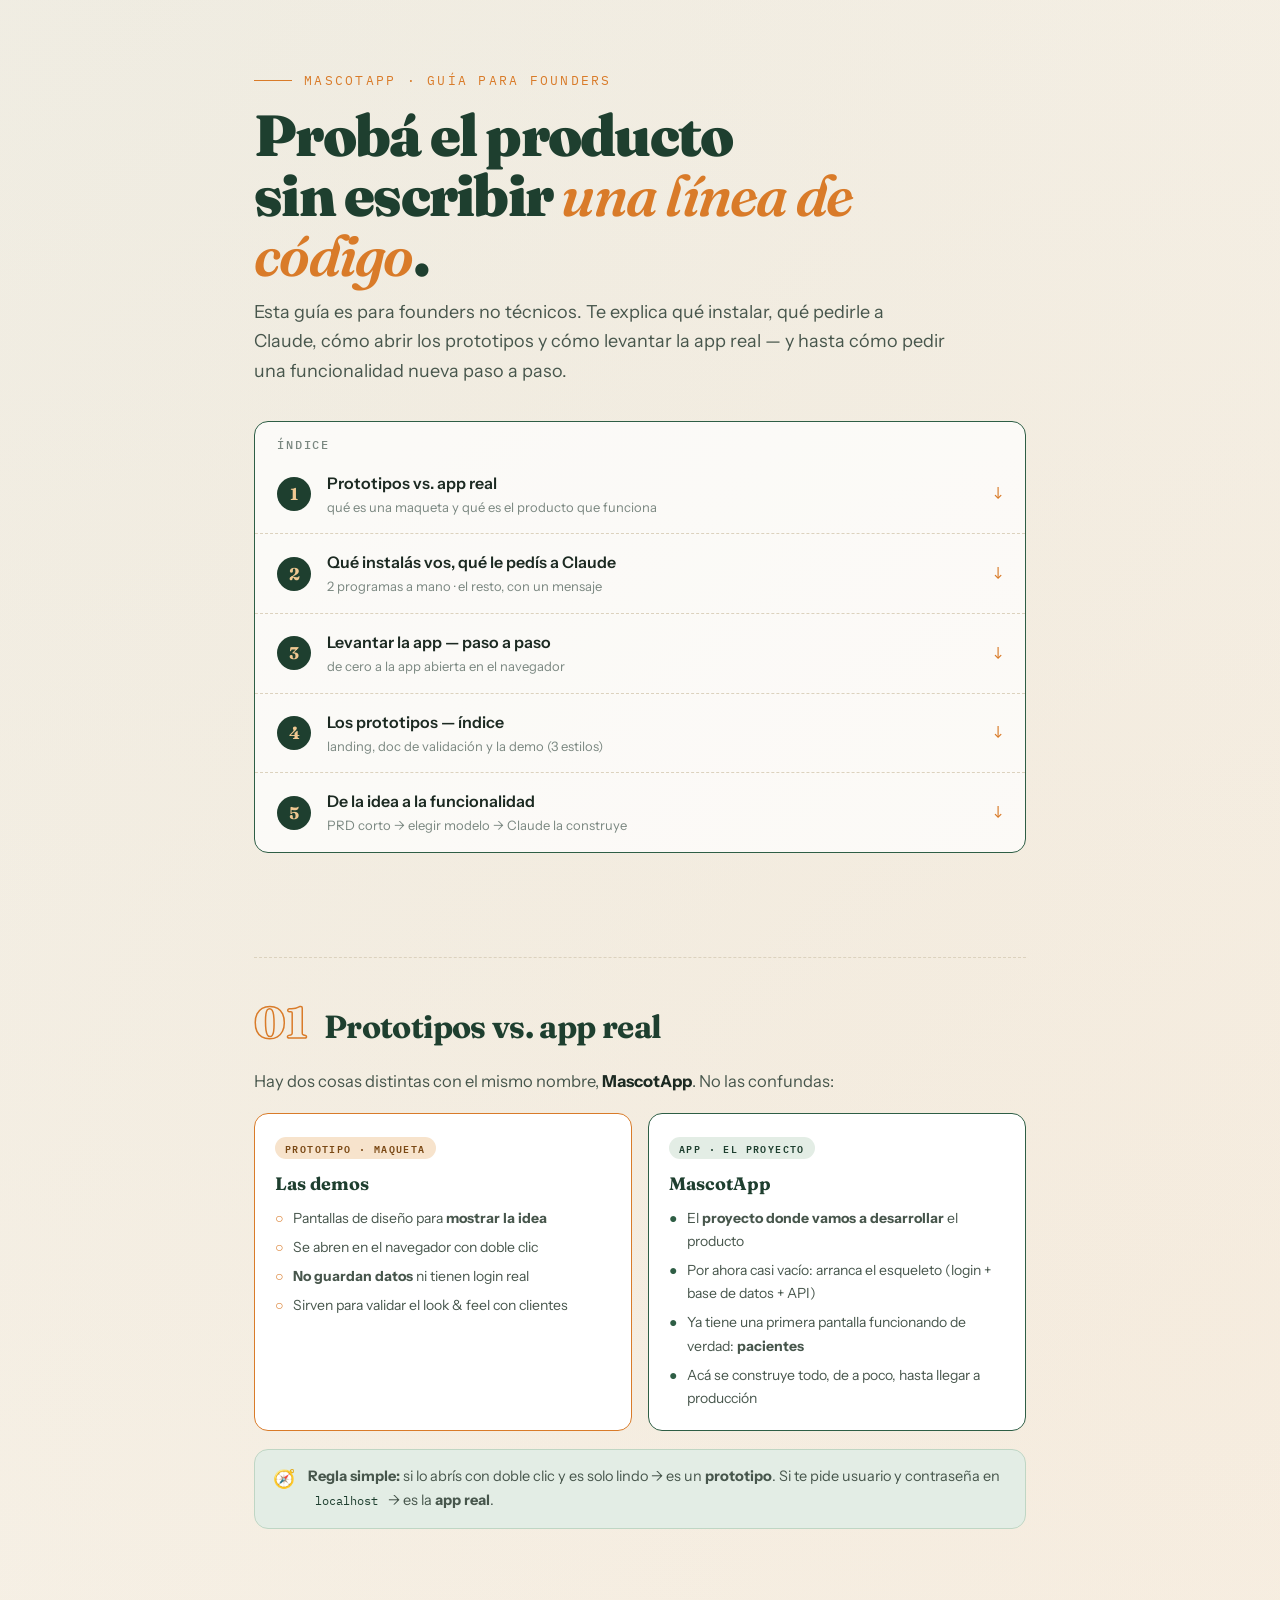
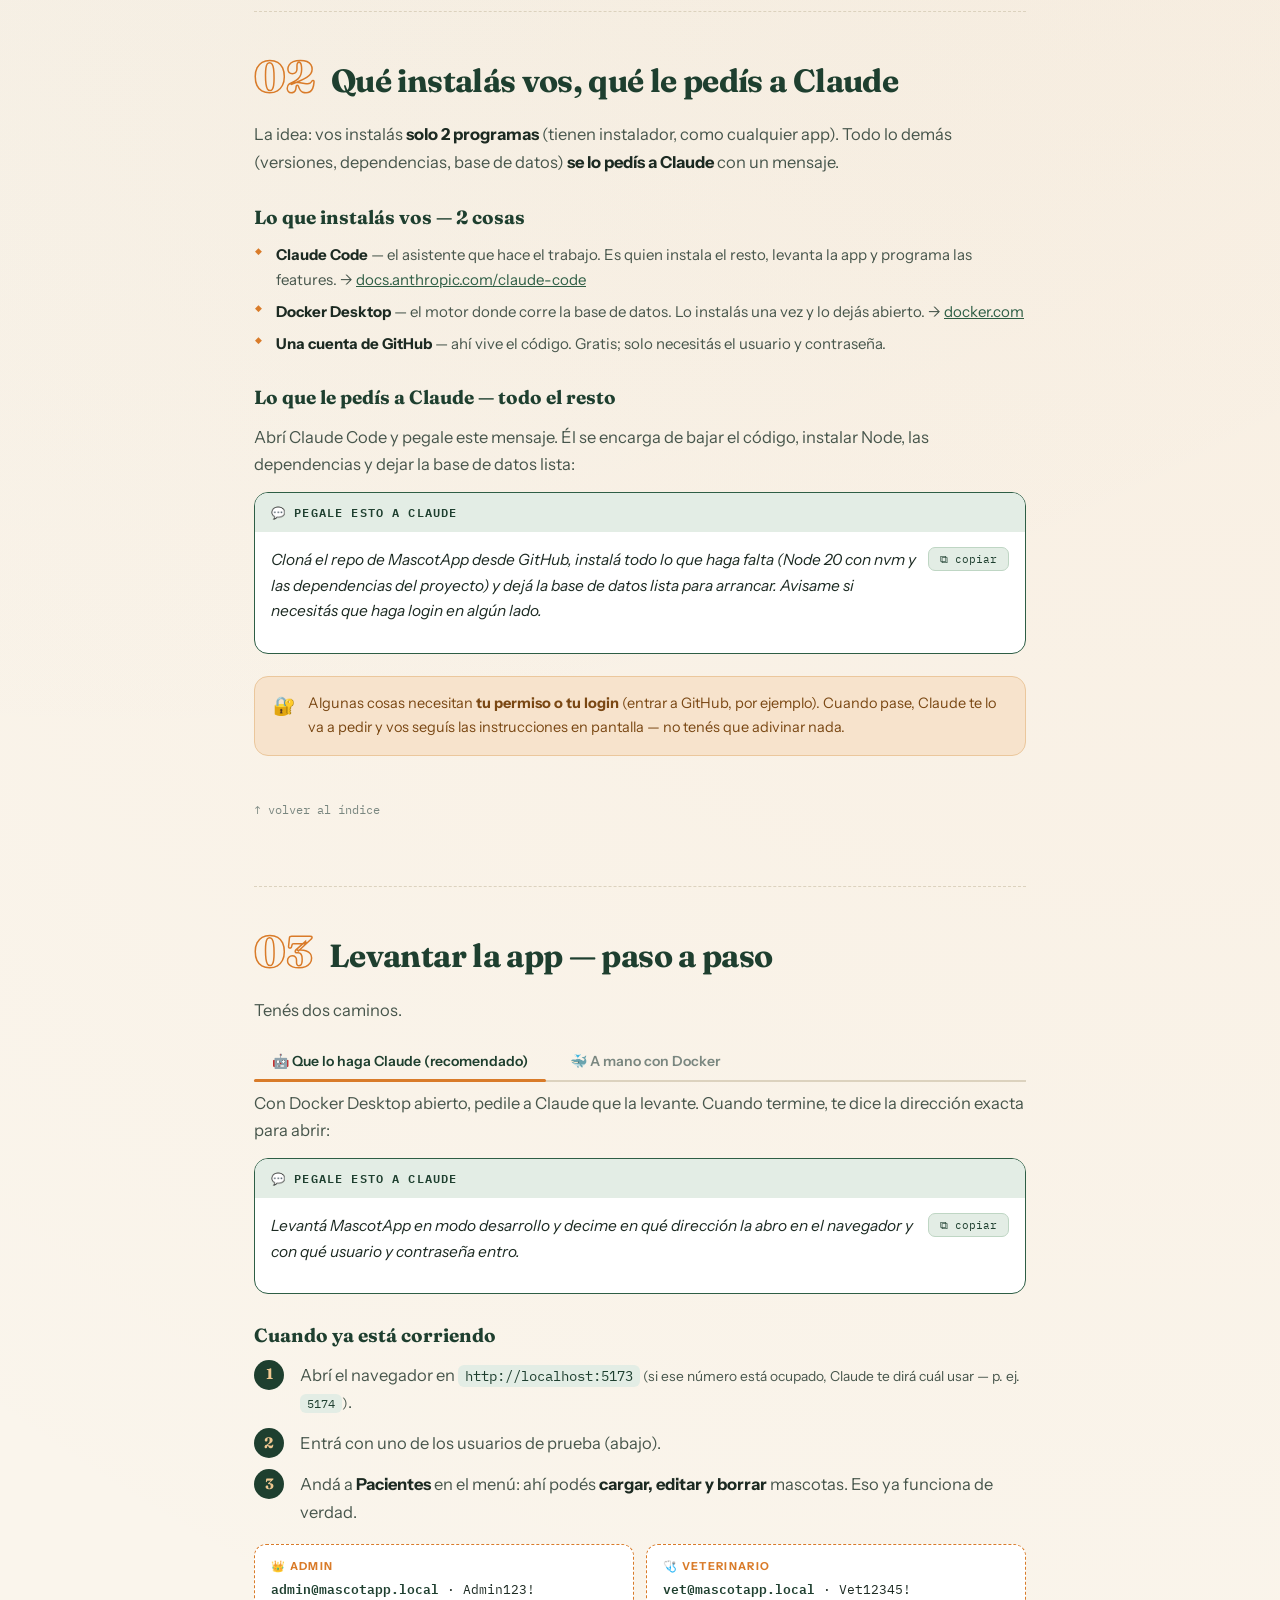
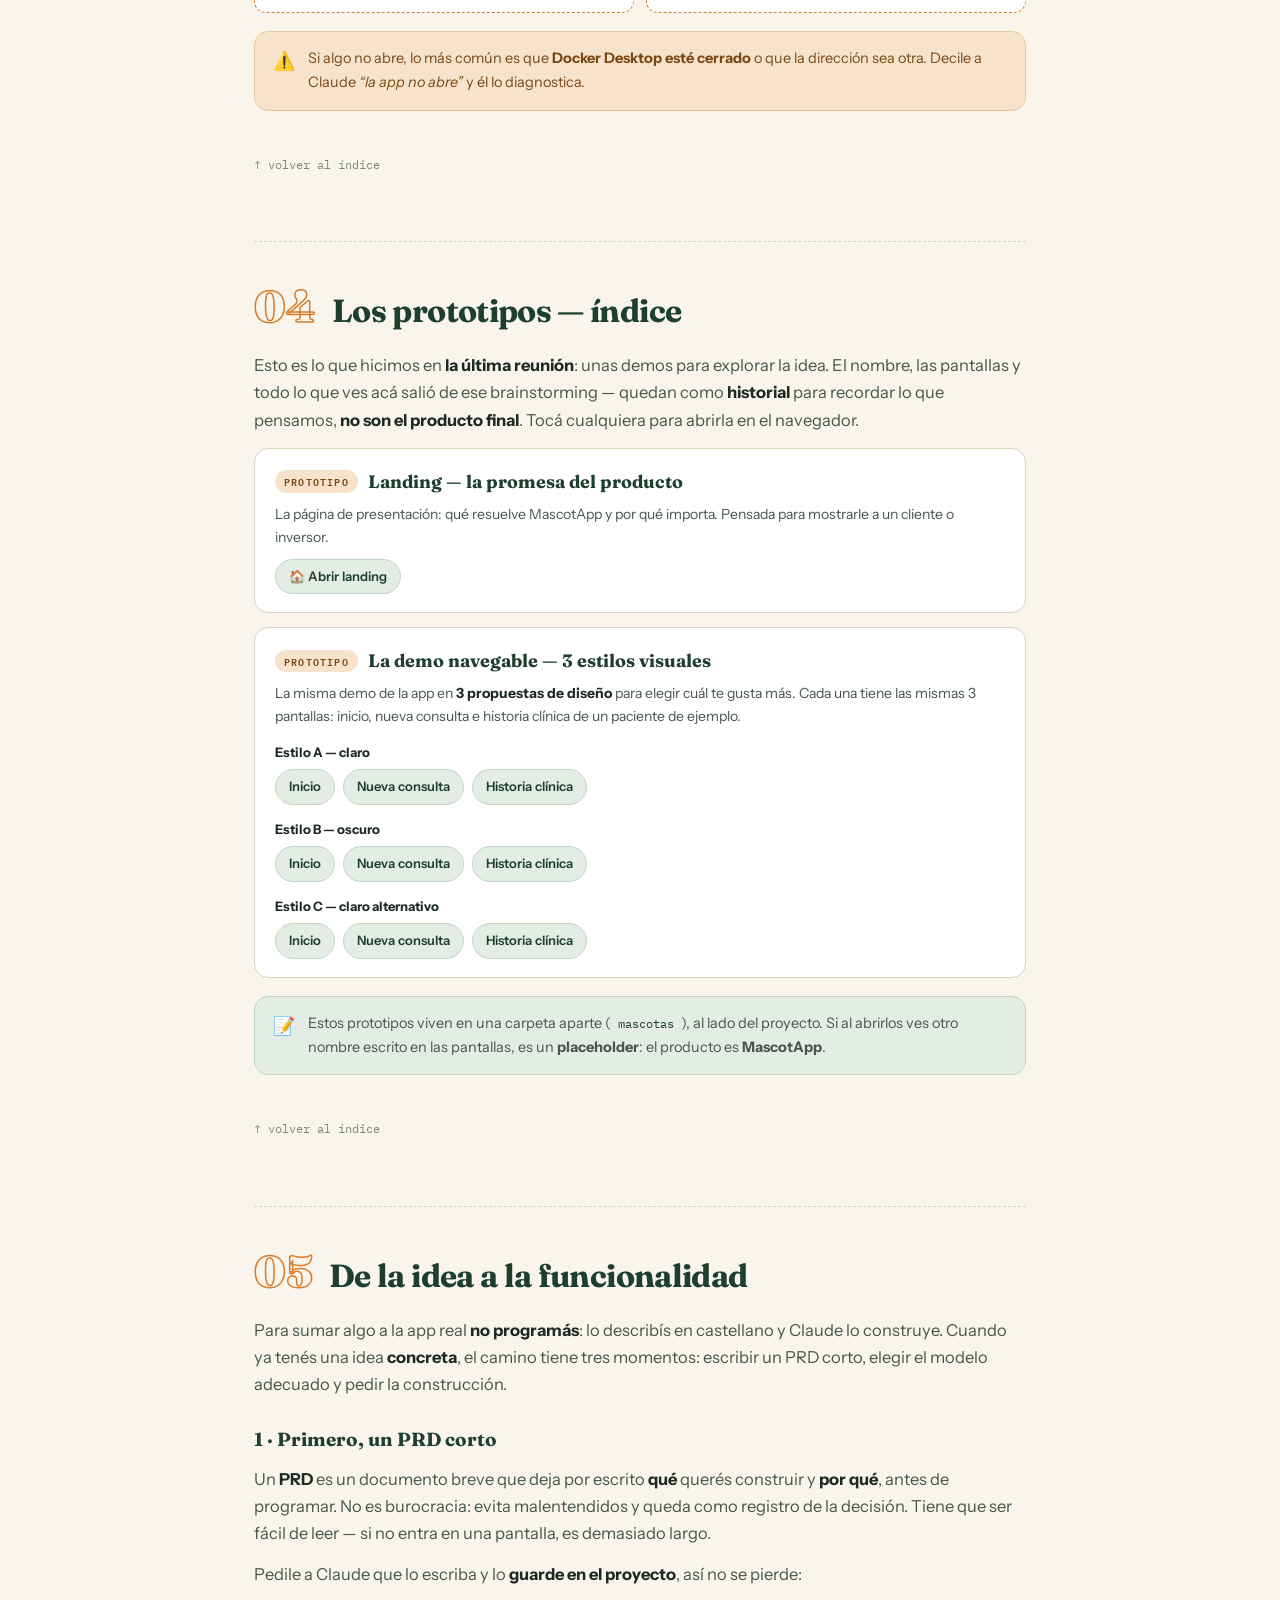
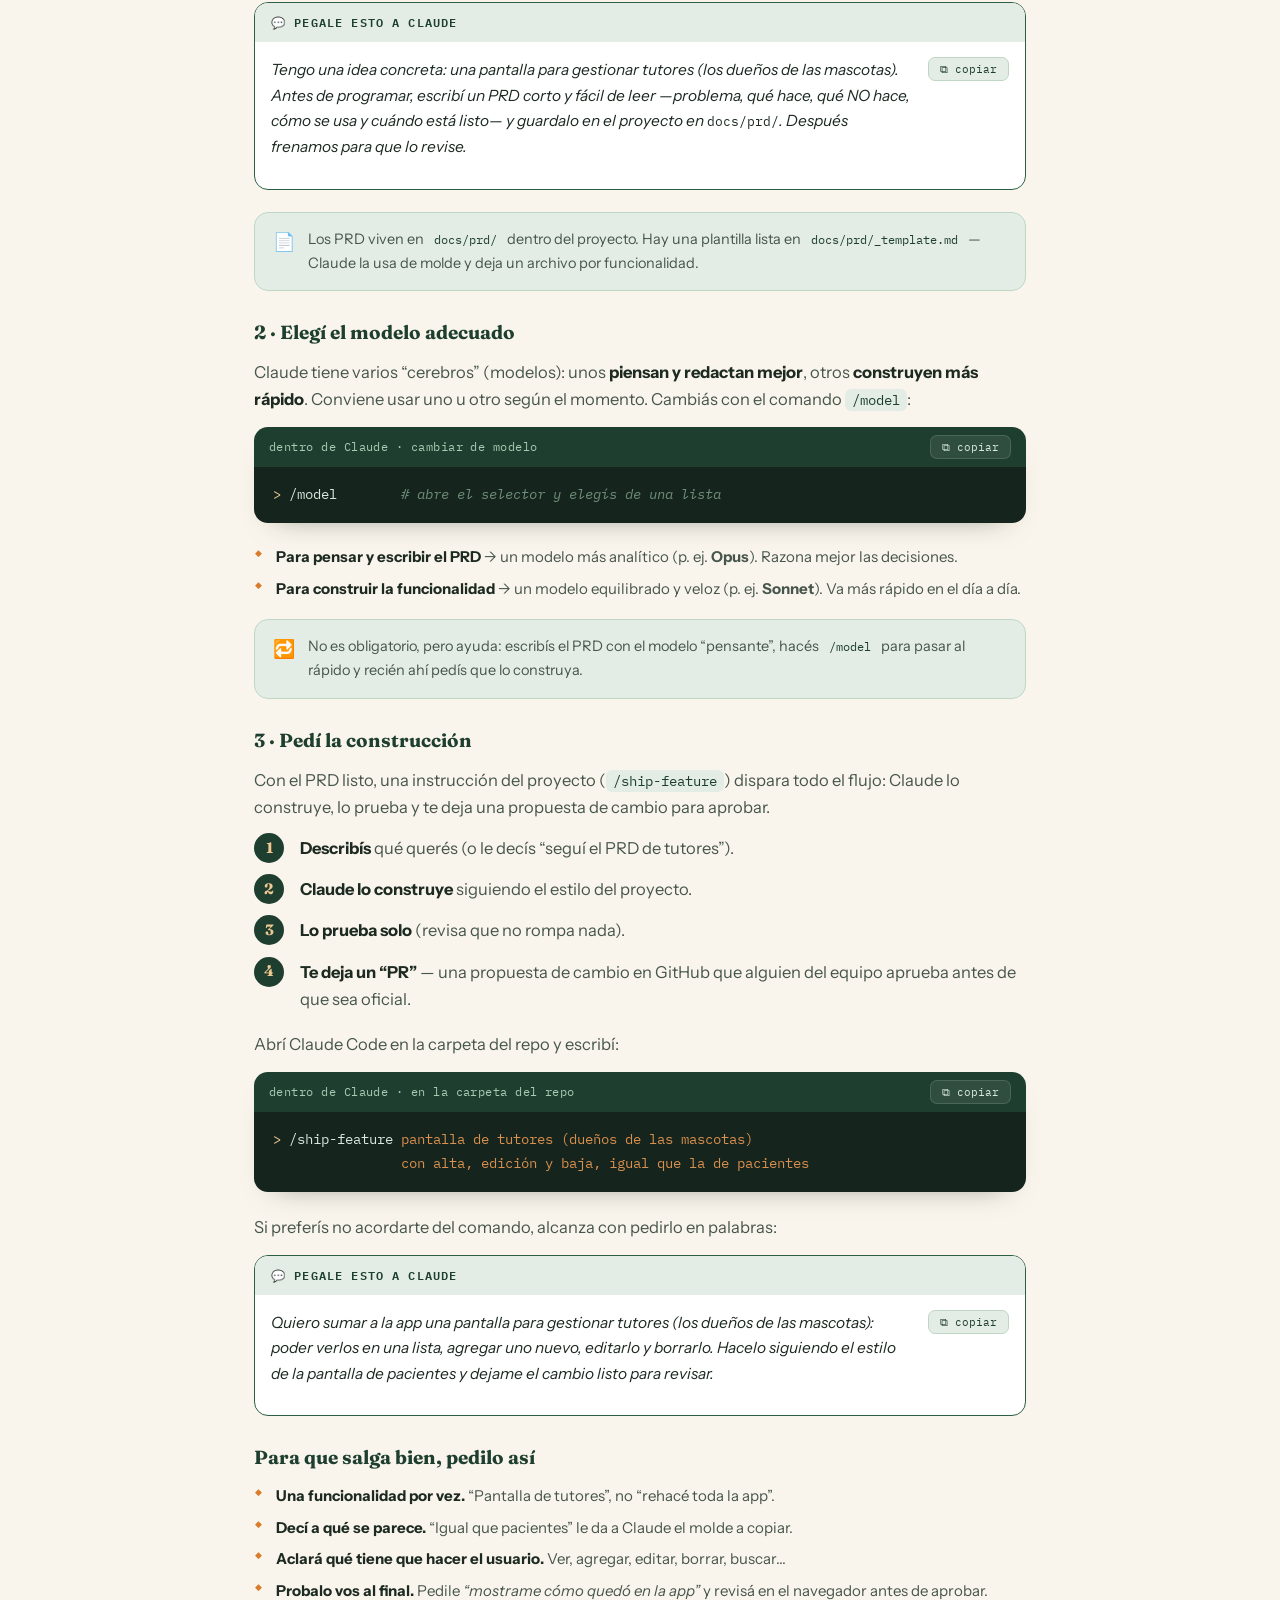
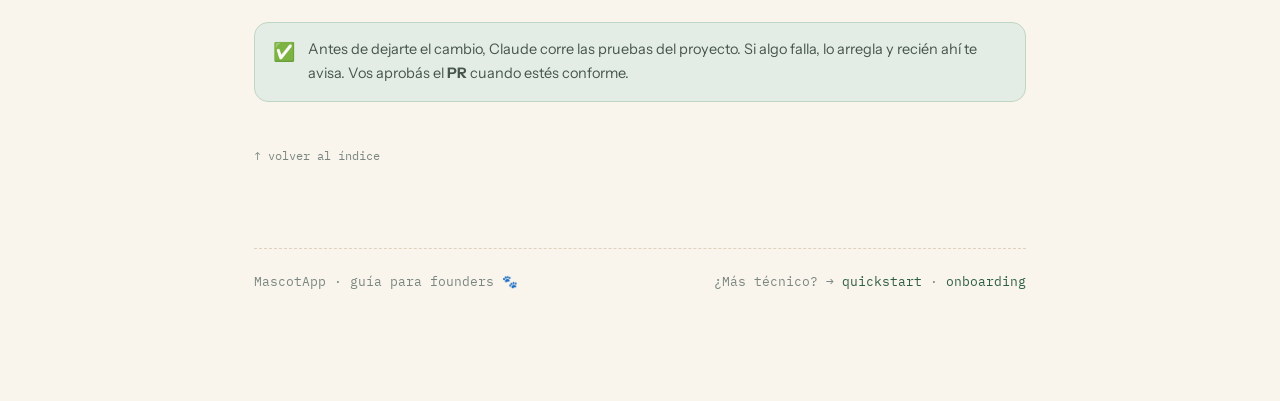
==== para-founders.html @ 1da4f930 "docs: MascotApp públicos — guías + prototipos (sin material interno)" ====
<!doctype html>
<html lang="es">
<head>
<meta charset="utf-8" />
<meta name="viewport" content="width=device-width, initial-scale=1" />
<title>MascotApp · Guía para founders</title>
<link rel="preconnect" href="https://fonts.googleapis.com" />
<link rel="preconnect" href="https://fonts.gstatic.com" crossorigin />
<link href="https://fonts.googleapis.com/css2?family=Fraunces:opsz,wght@9..144,600;9..144,700;9..144,900&family=Instrument+Sans:wght@400;500;600;700&family=IBM+Plex+Mono:wght@400;500;600&display=swap" rel="stylesheet" />
<style>
:root{
  --paper:#FAF5EC; --paper-2:#F3ECDD;
  --ink:#1C2A22; --ink-soft:#47564C; --ink-faint:#7A8780;
  --green:#2E5E45; --green-deep:#1E3F2F; --green-tint:#E3EDE5;
  --amber:#D97B29; --amber-soft:#F7E3CC;
  --code-bg:#15241C; --code-ink:#D9E8DC;
  --line:#DCD2BE; --radius:14px;
  --mono:"IBM Plex Mono",ui-monospace,monospace;
  --sans:"Instrument Sans",sans-serif;
  --display:"Fraunces",serif;
}
*{box-sizing:border-box;margin:0;padding:0}
html{scroll-behavior:smooth}
body{
  font-family:var(--sans);background:var(--paper);color:var(--ink);
  line-height:1.65;font-size:16.5px;
  background-image:
    radial-gradient(circle at 10% 0%, rgba(46,94,69,.05), transparent 35%),
    radial-gradient(circle at 95% 20%, rgba(217,123,41,.06), transparent 38%);
}
::selection{background:var(--amber-soft)}
.wrap{max-width:820px;margin:0 auto;padding:0 24px 110px}

/* hero */
header{padding:70px 0 30px;text-align:left}
.kicker{font-family:var(--mono);font-size:12.5px;letter-spacing:.18em;text-transform:uppercase;color:var(--amber);display:flex;align-items:center;gap:12px}
.kicker::before{content:"";width:38px;height:1.5px;background:var(--amber)}
h1{font-family:var(--display);font-weight:900;font-size:clamp(38px,6vw,58px);letter-spacing:-.03em;line-height:1.04;color:var(--green-deep);margin:14px 0 12px}
h1 em{font-style:italic;font-weight:600;color:var(--amber)}
.lede{color:var(--ink-soft);font-size:18px;max-width:58ch}

/* index navegable */
.toc{
  margin:34px 0 10px;border:1.5px solid var(--green);border-radius:var(--radius);
  background:#fffb;overflow:hidden;
}
.toc h2{font-family:var(--mono);font-size:11.5px;letter-spacing:.16em;text-transform:uppercase;color:var(--ink-faint);font-weight:500;padding:14px 22px 0}
.toc a{
  display:flex;align-items:center;gap:16px;padding:15px 22px;text-decoration:none;color:var(--ink);
  border-bottom:1px dashed var(--line);transition:background .15s,padding-left .2s;
}
.toc a:last-child{border-bottom:0}
.toc a:hover{background:var(--green-tint);padding-left:30px}
.toc .n{
  font-family:var(--display);font-weight:700;font-size:17px;color:#F0C892;background:var(--green-deep);
  width:34px;height:34px;border-radius:50%;display:flex;align-items:center;justify-content:center;flex:none;
}
.toc .t{font-weight:600;font-size:16px}
.toc small{display:block;font-weight:400;font-size:13px;color:var(--ink-faint)}
.toc .arrow{margin-left:auto;color:var(--amber);font-family:var(--mono)}

/* secciones */
section{padding-top:64px}
.sec-head{display:flex;align-items:baseline;gap:16px;margin-bottom:14px;border-top:1px dashed var(--line);padding-top:42px}
.sec-head .idx{font-family:var(--display);font-weight:900;font-size:44px;line-height:1;color:transparent;-webkit-text-stroke:1.5px var(--amber)}
.sec-head h2{font-family:var(--display);font-weight:700;font-size:clamp(25px,3.4vw,32px);letter-spacing:-.02em;color:var(--green-deep)}
h3.lead{font-family:var(--display);font-weight:700;font-size:19px;color:var(--green-deep);margin:26px 0 10px}
p{color:var(--ink-soft);margin-bottom:14px}
p strong,li strong{color:var(--ink)}
code:not(pre code){font-family:var(--mono);font-size:.85em;background:var(--green-tint);color:var(--green-deep);padding:2px 7px;border-radius:6px;white-space:nowrap}
ul.plain{list-style:none;margin:0 0 16px;display:flex;flex-direction:column;gap:7px}
ul.plain li{padding-left:22px;position:relative;color:var(--ink-soft);font-size:15px}
ul.plain li::before{content:"◆";position:absolute;left:1px;top:1px;font-size:9px;color:var(--amber)}

/* numbered steps */
ol.steps{list-style:none;counter-reset:s;margin:8px 0 18px;display:flex;flex-direction:column;gap:14px}
ol.steps li{counter-increment:s;position:relative;padding-left:46px;color:var(--ink-soft)}
ol.steps li::before{
  content:counter(s);position:absolute;left:0;top:-2px;width:30px;height:30px;border-radius:50%;
  background:var(--green-deep);color:#F0C892;font-family:var(--display);font-weight:700;font-size:15px;
  display:flex;align-items:center;justify-content:center;
}
ol.steps li b{color:var(--ink)}

/* code / prompt blocks */
.codeblock{position:relative;margin:14px 0 22px;border-radius:var(--radius);overflow:hidden;box-shadow:0 14px 30px -22px rgba(21,36,28,.55)}
.codeblock .bar{display:flex;align-items:center;justify-content:space-between;background:var(--green-deep);padding:8px 15px}
.codeblock .fname{font-family:var(--mono);font-size:11.5px;color:#A9C9B2;letter-spacing:.04em}
.copy-btn{font-family:var(--mono);font-size:11px;color:#D9E8DC;background:#ffffff14;border:1px solid #ffffff22;border-radius:7px;padding:4px 11px;cursor:pointer;transition:all .15s}
.copy-btn:hover{background:#ffffff28}
.copy-btn.ok{background:var(--amber);border-color:var(--amber);color:#fff}
pre{background:var(--code-bg);color:var(--code-ink);padding:16px 19px;overflow-x:auto;font-family:var(--mono);font-size:13.5px;line-height:1.75;white-space:pre-wrap}
pre .c{color:#6E8E79;font-style:italic}
pre .s{color:#D98F4E}
pre .k{color:#F0C892}
pre .p{color:#8FB89C;user-select:none}

/* "pedile a Claude" prompt card */
.ask{margin:14px 0 22px;border:1.5px solid var(--green);border-radius:var(--radius);background:#fff;overflow:hidden}
.ask .head{display:flex;align-items:center;gap:9px;background:var(--green-tint);padding:10px 16px;font-family:var(--mono);font-size:11.5px;letter-spacing:.1em;text-transform:uppercase;color:var(--green-deep);font-weight:600}
.ask .body{display:flex;align-items:flex-start;gap:12px;padding:15px 16px}
.ask .quote{flex:1;font-size:15.5px;color:var(--ink);font-style:italic}
.ask .copy-btn{flex:none;color:var(--green-deep);background:var(--green-tint);border-color:#BFD6C4}
.ask .copy-btn:hover{background:#D3E5D8}
.ask .copy-btn.ok{background:var(--amber);border-color:var(--amber);color:#fff}

/* callouts */
.callout{display:flex;gap:13px;padding:15px 18px;border-radius:var(--radius);margin:18px 0;border:1px solid;align-items:flex-start}
.callout .ic{font-size:18px;flex:none}
.callout p{margin:0;font-size:14.5px}
.callout.tip{background:var(--green-tint);border-color:#BFD6C4}
.callout.warn{background:var(--amber-soft);border-color:#EBC79C}
.callout.warn p{color:#7A4814}

/* compare: prototipo vs app */
.compare{display:grid;grid-template-columns:1fr 1fr;gap:16px;margin:18px 0}
.compare .col{border-radius:var(--radius);padding:20px;background:#fff;border:1.5px solid}
.compare .proto{border-color:var(--amber)}
.compare .real{border-color:var(--green)}
.compare .badge{font-family:var(--mono);font-size:10px;letter-spacing:.14em;text-transform:uppercase;padding:3px 10px;border-radius:99px;display:inline-block;margin-bottom:10px;font-weight:600}
.compare .proto .badge{background:var(--amber-soft);color:#7A4814}
.compare .real .badge{background:var(--green-tint);color:var(--green-deep)}
.compare h4{font-family:var(--display);font-size:18px;font-weight:700;color:var(--green-deep);margin-bottom:8px}
.compare ul{list-style:none;display:flex;flex-direction:column;gap:6px;font-size:14px;color:var(--ink-soft)}
.compare li{padding-left:18px;position:relative}
.compare .proto li::before{content:"○";position:absolute;left:0;color:var(--amber)}
.compare .real li::before{content:"●";position:absolute;left:0;color:var(--green)}

/* prototype index cards */
.proto-card{border:1.5px solid var(--line);border-radius:var(--radius);background:#fff;padding:18px 20px;margin:14px 0}
.proto-card .top{display:flex;align-items:center;gap:10px;margin-bottom:6px}
.proto-card .ptag{font-family:var(--mono);font-size:10px;letter-spacing:.12em;text-transform:uppercase;background:var(--amber-soft);color:#7A4814;padding:3px 9px;border-radius:99px;font-weight:600}
.proto-card h4{font-family:var(--display);font-size:18px;font-weight:700;color:var(--green-deep)}
.proto-card p{font-size:14px;margin-bottom:10px}
.screens{display:flex;flex-wrap:wrap;gap:8px}
.screens a{display:inline-flex;align-items:center;gap:7px;text-decoration:none;font-size:13px;font-weight:600;color:var(--green-deep);
  background:var(--green-tint);border:1px solid #BFD6C4;border-radius:99px;padding:6px 13px;transition:all .15s}
.screens a:hover{background:var(--green-deep);color:#F0C892;border-color:var(--green-deep)}
.screens a small{font-weight:400;font-family:var(--mono);font-size:11px;opacity:.75}

/* credenciales */
.creds{display:flex;flex-wrap:wrap;gap:12px;margin:14px 0}
.cred{border:1.5px dashed var(--amber);border-radius:12px;padding:12px 16px;background:#fff;font-family:var(--mono);font-size:13px;flex:1;min-width:230px}
.cred .role{font-family:var(--sans);font-weight:700;font-size:11px;letter-spacing:.12em;text-transform:uppercase;color:var(--amber);margin-bottom:4px}
.cred b{color:var(--green-deep);font-weight:600}

/* tabs */
.tabs{margin:18px 0}
.tab-row{display:flex;gap:6px;border-bottom:2px solid var(--line);flex-wrap:wrap}
.tab-btn{font-family:var(--sans);font-weight:600;font-size:14px;color:var(--ink-faint);background:none;border:none;padding:10px 18px;cursor:pointer;position:relative;border-radius:10px 10px 0 0}
.tab-btn:hover{color:var(--ink);background:var(--paper-2)}
.tab-btn.active{color:var(--green-deep)}
.tab-btn.active::after{content:"";position:absolute;left:0;right:0;bottom:-2px;height:3px;background:var(--amber);border-radius:3px}
.tab-panel{display:none;padding-top:8px;animation:fadeUp .3s both}
.tab-panel.active{display:block}
@keyframes fadeUp{from{opacity:0;transform:translateY(8px)}to{opacity:1;transform:none}}

a.top{display:inline-flex;align-items:center;gap:7px;margin-top:26px;text-decoration:none;font-family:var(--mono);font-size:12px;color:var(--ink-faint)}
a.top:hover{color:var(--green)}
footer{margin-top:80px;padding-top:22px;border-top:1px dashed var(--line);display:flex;justify-content:space-between;flex-wrap:wrap;gap:10px;color:var(--ink-faint);font-size:12.5px;font-family:var(--mono)}
footer a{color:var(--green);text-decoration:none}
footer a:hover{text-decoration:underline}

.reveal{opacity:0;transform:translateY(16px);transition:opacity .55s ease,transform .55s cubic-bezier(.2,.8,.2,1)}
.reveal.in{opacity:1;transform:none}
@media(max-width:640px){.compare{grid-template-columns:1fr}}
</style>
</head>
<body>
<div class="wrap">

<header id="top">
  <div class="kicker">MascotApp · Guía para founders</div>
  <h1>Probá el producto<br/>sin escribir <em>una línea de código</em>.</h1>
  <p class="lede">Esta guía es para founders no técnicos. Te explica qué instalar, qué pedirle a Claude, cómo abrir los prototipos y cómo levantar la app real — y hasta cómo pedir una funcionalidad nueva paso a paso.</p>

  <div class="toc">
    <h2>Índice</h2>
    <a href="#que-es-que"><span class="n">1</span><span><span class="t">Prototipos vs. app real</span><small>qué es una maqueta y qué es el producto que funciona</small></span><span class="arrow">↓</span></a>
    <a href="#instalar"><span class="n">2</span><span><span class="t">Qué instalás vos, qué le pedís a Claude</span><small>2 programas a mano · el resto, con un mensaje</small></span><span class="arrow">↓</span></a>
    <a href="#levantar"><span class="n">3</span><span><span class="t">Levantar la app — paso a paso</span><small>de cero a la app abierta en el navegador</small></span><span class="arrow">↓</span></a>
    <a href="#prototipos"><span class="n">4</span><span><span class="t">Los prototipos — índice</span><small>landing, doc de validación y la demo (3 estilos)</small></span><span class="arrow">↓</span></a>
    <a href="#feature"><span class="n">5</span><span><span class="t">De la idea a la funcionalidad</span><small>PRD corto → elegir modelo → Claude la construye</small></span><span class="arrow">↓</span></a>
  </div>
</header>

<!-- ── 1 ── -->
<section id="que-es-que" class="reveal">
  <div class="sec-head"><span class="idx">01</span><h2>Prototipos vs. app real</h2></div>
  <p>Hay dos cosas distintas con el mismo nombre, <strong>MascotApp</strong>. No las confundas:</p>

  <div class="compare">
    <div class="col proto">
      <span class="badge">Prototipo · maqueta</span>
      <h4>Las demos</h4>
      <ul>
        <li>Pantallas de diseño para <b>mostrar la idea</b></li>
        <li>Se abren en el navegador con doble clic</li>
        <li><b>No guardan datos</b> ni tienen login real</li>
        <li>Sirven para validar el look &amp; feel con clientes</li>
      </ul>
    </div>
    <div class="col real">
      <span class="badge">App · el proyecto</span>
      <h4>MascotApp</h4>
      <ul>
        <li>El <b>proyecto donde vamos a desarrollar</b> el producto</li>
        <li>Por ahora casi vacío: arranca el esqueleto (login + base de datos + API)</li>
        <li>Ya tiene una primera pantalla funcionando de verdad: <b>pacientes</b></li>
        <li>Acá se construye todo, de a poco, hasta llegar a producción</li>
      </ul>
    </div>
  </div>

  <div class="callout tip"><span class="ic">🧭</span>
    <p><b>Regla simple:</b> si lo abrís con doble clic y es solo lindo → es un <b>prototipo</b>. Si te pide usuario y contraseña en <code>localhost</code> → es la <b>app real</b>.</p>
  </div>
</section>

<!-- ── 2 ── -->
<section id="instalar" class="reveal">
  <div class="sec-head"><span class="idx">02</span><h2>Qué instalás vos, qué le pedís a Claude</h2></div>
  <p>La idea: vos instalás <strong>solo 2 programas</strong> (tienen instalador, como cualquier app). Todo lo demás (versiones, dependencias, base de datos) <strong>se lo pedís a Claude</strong> con un mensaje.</p>

  <h3 class="lead">Lo que instalás vos — 2 cosas</h3>
  <ul class="plain">
    <li><strong>Claude Code</strong> — el asistente que hace el trabajo. Es quien instala el resto, levanta la app y programa las features. → <a href="https://docs.anthropic.com/claude-code" style="color:var(--green)">docs.anthropic.com/claude-code</a></li>
    <li><strong>Docker Desktop</strong> — el motor donde corre la base de datos. Lo instalás una vez y lo dejás abierto. → <a href="https://www.docker.com/products/docker-desktop/" style="color:var(--green)">docker.com</a></li>
    <li><strong>Una cuenta de GitHub</strong> — ahí vive el código. Gratis; solo necesitás el usuario y contraseña.</li>
  </ul>

  <h3 class="lead">Lo que le pedís a Claude — todo el resto</h3>
  <p>Abrí Claude Code y pegale este mensaje. Él se encarga de bajar el código, instalar Node, las dependencias y dejar la base de datos lista:</p>

  <div class="ask">
    <div class="head">💬 Pegale esto a Claude</div>
    <div class="body">
      <p class="quote">Cloná el repo de MascotApp desde GitHub, instalá todo lo que haga falta (Node 20 con nvm y las dependencias del proyecto) y dejá la base de datos lista para arrancar. Avisame si necesitás que haga login en algún lado.</p>
      <button class="copy-btn" data-copy="Cloná el repo de MascotApp desde GitHub, instalá todo lo que haga falta (Node 20 con nvm y las dependencias del proyecto) y dejá la base de datos lista para arrancar. Avisame si necesitás que haga login en algún lado.">⧉ copiar</button>
    </div>
  </div>

  <div class="callout warn"><span class="ic">🔐</span>
    <p>Algunas cosas necesitan <b>tu permiso o tu login</b> (entrar a GitHub, por ejemplo). Cuando pase, Claude te lo va a pedir y vos seguís las instrucciones en pantalla — no tenés que adivinar nada.</p>
  </div>
  <a class="top" href="#top">↑ volver al índice</a>
</section>

<!-- ── 3 ── -->
<section id="levantar" class="reveal">
  <div class="sec-head"><span class="idx">03</span><h2>Levantar la app — paso a paso</h2></div>
  <p>Tenés dos caminos.</p>

  <div class="tabs">
    <div class="tab-row">
      <button class="tab-btn active" data-tab="t-claude">🤖 Que lo haga Claude (recomendado)</button>
      <button class="tab-btn" data-tab="t-mano">🐳 A mano con Docker</button>
    </div>

    <div class="tab-panel active" id="t-claude">
      <p>Con Docker Desktop abierto, pedile a Claude que la levante. Cuando termine, te dice la dirección exacta para abrir:</p>
      <div class="ask">
        <div class="head">💬 Pegale esto a Claude</div>
        <div class="body">
          <p class="quote">Levantá MascotApp en modo desarrollo y decime en qué dirección la abro en el navegador y con qué usuario y contraseña entro.</p>
          <button class="copy-btn" data-copy="Levantá MascotApp en modo desarrollo y decime en qué dirección la abro en el navegador y con qué usuario y contraseña entro.">⧉ copiar</button>
        </div>
      </div>
    </div>

    <div class="tab-panel" id="t-mano">
      <p>Si preferís hacerlo vos, es un comando. Primero copiás la config de ejemplo y después lo levantás todo (base + servidor + web):</p>
      <div class="codeblock">
        <div class="bar"><span class="fname">terminal · en la carpeta del repo</span><button class="copy-btn" data-copy="cp .env.example .env && npm run docker:up">⧉ copiar</button></div>
        <pre><span class="p">$</span> cp .env.example .env    <span class="c"># config de ejemplo (editá JWT_SECRET: 32+ caracteres)</span>
<span class="p">$</span> npm run docker:up      <span class="c"># levanta base + API + web</span></pre>
      </div>
    </div>
  </div>

  <h3 class="lead">Cuando ya está corriendo</h3>
  <ol class="steps">
    <li>Abrí el navegador en <code>http://localhost:5173</code> <small>(si ese número está ocupado, Claude te dirá cuál usar — p. ej. <code>5174</code>)</small>.</li>
    <li>Entrá con uno de los usuarios de prueba (abajo).</li>
    <li>Andá a <b>Pacientes</b> en el menú: ahí podés <b>cargar, editar y borrar</b> mascotas. Eso ya funciona de verdad.</li>
  </ol>

  <div class="creds">
    <div class="cred"><div class="role">👑 Admin</div><b>admin@mascotapp.local</b> · Admin123!</div>
    <div class="cred"><div class="role">🩺 Veterinario</div><b>vet@mascotapp.local</b> · Vet12345!</div>
  </div>

  <div class="callout warn"><span class="ic">⚠️</span>
    <p>Si algo no abre, lo más común es que <b>Docker Desktop esté cerrado</b> o que la dirección sea otra. Decile a Claude <i>“la app no abre”</i> y él lo diagnostica.</p>
  </div>
  <a class="top" href="#top">↑ volver al índice</a>
</section>

<!-- ── 4 ── -->
<section id="prototipos" class="reveal">
  <div class="sec-head"><span class="idx">04</span><h2>Los prototipos — índice</h2></div>
  <p>Esto es lo que hicimos en <strong>la última reunión</strong>: unas demos para explorar la idea. El nombre, las pantallas y todo lo que ves acá salió de ese brainstorming — quedan como <strong>historial</strong> para recordar lo que pensamos, <strong>no son el producto final</strong>. Tocá cualquiera para abrirla en el navegador.</p>

  <div class="proto-card">
    <div class="top"><span class="ptag">Prototipo</span><h4>Landing — la promesa del producto</h4></div>
    <p>La página de presentación: qué resuelve MascotApp y por qué importa. Pensada para mostrarle a un cliente o inversor.</p>
    <div class="screens">
      <a href="prototipos/index.html">🏠 Abrir landing</a>
    </div>
  </div>

  <div class="proto-card">
    <div class="top"><span class="ptag">Prototipo</span><h4>La demo navegable — 3 estilos visuales</h4></div>
    <p>La misma demo de la app en <strong>3 propuestas de diseño</strong> para elegir cuál te gusta más. Cada una tiene las mismas 3 pantallas: inicio, nueva consulta e historia clínica de un paciente de ejemplo.</p>

    <p style="font-size:13px;font-weight:700;color:var(--ink);margin:14px 0 6px">Estilo A — claro</p>
    <div class="screens">
      <a href="prototipos/demo/index.html">Inicio</a>
      <a href="prototipos/demo/nueva-consulta.html">Nueva consulta</a>
      <a href="prototipos/demo/historia-clinica.html">Historia clínica</a>
    </div>

    <p style="font-size:13px;font-weight:700;color:var(--ink);margin:14px 0 6px">Estilo B — oscuro</p>
    <div class="screens">
      <a href="prototipos/demo02/index.html">Inicio</a>
      <a href="prototipos/demo02/nueva-consulta.html">Nueva consulta</a>
      <a href="prototipos/demo02/historia-clinica.html">Historia clínica</a>
    </div>

    <p style="font-size:13px;font-weight:700;color:var(--ink);margin:14px 0 6px">Estilo C — claro alternativo</p>
    <div class="screens">
      <a href="prototipos/demo03/index.html">Inicio</a>
      <a href="prototipos/demo03/nueva-consulta.html">Nueva consulta</a>
      <a href="prototipos/demo03/historia-clinica.html">Historia clínica</a>
    </div>
  </div>

  <div class="callout tip"><span class="ic">📝</span>
    <p>Estos prototipos viven en una carpeta aparte (<code>mascotas</code>), al lado del proyecto. Si al abrirlos ves otro nombre escrito en las pantallas, es un <b>placeholder</b>: el producto es <b>MascotApp</b>.</p>
  </div>
  <a class="top" href="#top">↑ volver al índice</a>
</section>

<!-- ── 5 ── -->
<section id="feature" class="reveal">
  <div class="sec-head"><span class="idx">05</span><h2>De la idea a la funcionalidad</h2></div>
  <p>Para sumar algo a la app real <strong>no programás</strong>: lo describís en castellano y Claude lo construye. Cuando ya tenés una idea <strong>concreta</strong>, el camino tiene tres momentos: escribir un PRD corto, elegir el modelo adecuado y pedir la construcción.</p>

  <h3 class="lead">1 · Primero, un PRD corto</h3>
  <p>Un <strong>PRD</strong> es un documento breve que deja por escrito <strong>qué</strong> querés construir y <strong>por qué</strong>, antes de programar. No es burocracia: evita malentendidos y queda como registro de la decisión. Tiene que ser fácil de leer — si no entra en una pantalla, es demasiado largo.</p>
  <p>Pedile a Claude que lo escriba y lo <strong>guarde en el proyecto</strong>, así no se pierde:</p>
  <div class="ask">
    <div class="head">💬 Pegale esto a Claude</div>
    <div class="body">
      <p class="quote">Tengo una idea concreta: una pantalla para gestionar tutores (los dueños de las mascotas). Antes de programar, escribí un PRD corto y fácil de leer —problema, qué hace, qué NO hace, cómo se usa y cuándo está listo— y guardalo en el proyecto en <span style="font-style:normal;font-family:var(--mono);font-size:.85em">docs/prd/</span>. Después frenamos para que lo revise.</p>
      <button class="copy-btn" data-copy="Tengo una idea concreta: una pantalla para gestionar tutores (los dueños de las mascotas). Antes de programar, escribí un PRD corto y fácil de leer —problema, qué hace, qué NO hace, cómo se usa y cuándo está listo— y guardalo en el proyecto en docs/prd/. Después frenamos para que lo revise.">⧉ copiar</button>
    </div>
  </div>
  <div class="callout tip"><span class="ic">📄</span>
    <p>Los PRD viven en <code>docs/prd/</code> dentro del proyecto. Hay una plantilla lista en <code>docs/prd/_template.md</code> — Claude la usa de molde y deja un archivo por funcionalidad.</p>
  </div>

  <h3 class="lead">2 · Elegí el modelo adecuado</h3>
  <p>Claude tiene varios “cerebros” (modelos): unos <strong>piensan y redactan mejor</strong>, otros <strong>construyen más rápido</strong>. Conviene usar uno u otro según el momento. Cambiás con el comando <code>/model</code>:</p>
  <div class="codeblock">
    <div class="bar"><span class="fname">dentro de Claude · cambiar de modelo</span><button class="copy-btn" data-copy="/model">⧉ copiar</button></div>
    <pre><span class="k">&gt;</span> /model        <span class="c"># abre el selector y elegís de una lista</span></pre>
  </div>
  <ul class="plain">
    <li><strong>Para pensar y escribir el PRD</strong> → un modelo más analítico (p. ej. <b>Opus</b>). Razona mejor las decisiones.</li>
    <li><strong>Para construir la funcionalidad</strong> → un modelo equilibrado y veloz (p. ej. <b>Sonnet</b>). Va más rápido en el día a día.</li>
  </ul>
  <div class="callout tip"><span class="ic">🔁</span>
    <p>No es obligatorio, pero ayuda: escribís el PRD con el modelo “pensante”, hacés <code>/model</code> para pasar al rápido y recién ahí pedís que lo construya.</p>
  </div>

  <h3 class="lead">3 · Pedí la construcción</h3>
  <p>Con el PRD listo, una instrucción del proyecto (<code>/ship-feature</code>) dispara todo el flujo: Claude lo construye, lo prueba y te deja una propuesta de cambio para aprobar.</p>

  <ol class="steps">
    <li><b>Describís</b> qué querés (o le decís “seguí el PRD de tutores”).</li>
    <li><b>Claude lo construye</b> siguiendo el estilo del proyecto.</li>
    <li><b>Lo prueba solo</b> (revisa que no rompa nada).</li>
    <li><b>Te deja un “PR”</b> — una propuesta de cambio en GitHub que alguien del equipo aprueba antes de que sea oficial.</li>
  </ol>

  <p>Abrí Claude Code en la carpeta del repo y escribí:</p>

  <div class="codeblock">
    <div class="bar"><span class="fname">dentro de Claude · en la carpeta del repo</span><button class="copy-btn" data-copy="/ship-feature pantalla de tutores (dueños de las mascotas) con alta, edición y baja, igual que la de pacientes">⧉ copiar</button></div>
    <pre><span class="k">&gt;</span> /ship-feature <span class="s">pantalla de tutores (dueños de las mascotas)
                con alta, edición y baja, igual que la de pacientes</span></pre>
  </div>

  <p>Si preferís no acordarte del comando, alcanza con pedirlo en palabras:</p>
  <div class="ask">
    <div class="head">💬 Pegale esto a Claude</div>
    <div class="body">
      <p class="quote">Quiero sumar a la app una pantalla para gestionar tutores (los dueños de las mascotas): poder verlos en una lista, agregar uno nuevo, editarlo y borrarlo. Hacelo siguiendo el estilo de la pantalla de pacientes y dejame el cambio listo para revisar.</p>
      <button class="copy-btn" data-copy="Quiero sumar a la app una pantalla para gestionar tutores (los dueños de las mascotas): poder verlos en una lista, agregar uno nuevo, editarlo y borrarlo. Hacelo siguiendo el estilo de la pantalla de pacientes y dejame el cambio listo para revisar.">⧉ copiar</button>
    </div>
  </div>

  <h3 class="lead">Para que salga bien, pedilo así</h3>
  <ul class="plain">
    <li><strong>Una funcionalidad por vez.</strong> “Pantalla de tutores”, no “rehacé toda la app”.</li>
    <li><strong>Decí a qué se parece.</strong> “Igual que pacientes” le da a Claude el molde a copiar.</li>
    <li><strong>Aclará qué tiene que hacer el usuario.</strong> Ver, agregar, editar, borrar, buscar…</li>
    <li><strong>Probalo vos al final.</strong> Pedile <i>“mostrame cómo quedó en la app”</i> y revisá en el navegador antes de aprobar.</li>
  </ul>

  <div class="callout tip"><span class="ic">✅</span>
    <p>Antes de dejarte el cambio, Claude corre las pruebas del proyecto. Si algo falla, lo arregla y recién ahí te avisa. Vos aprobás el <b>PR</b> cuando estés conforme.</p>
  </div>
  <a class="top" href="#top">↑ volver al índice</a>
</section>

<footer>
  <span>MascotApp · guía para founders 🐾</span>
  <span>¿Más técnico? → <a href="quickstart.html">quickstart</a> · <a href="onboarding.html">onboarding</a></span>
</footer>

</div>

<script>
/* copy buttons */
document.querySelectorAll(".copy-btn").forEach(btn=>{
  btn.addEventListener("click",async()=>{
    try{await navigator.clipboard.writeText(btn.dataset.copy);}
    catch(e){
      const ta=document.createElement("textarea");ta.value=btn.dataset.copy;
      document.body.appendChild(ta);ta.select();document.execCommand("copy");ta.remove();
    }
    const prev=btn.textContent;btn.textContent="✓ copiado";btn.classList.add("ok");
    setTimeout(()=>{btn.textContent=prev;btn.classList.remove("ok");},1500);
  });
});
/* tabs */
document.querySelectorAll(".tabs").forEach(tabs=>{
  tabs.querySelectorAll(".tab-btn").forEach(btn=>{
    btn.addEventListener("click",()=>{
      tabs.querySelectorAll(".tab-btn").forEach(b=>b.classList.remove("active"));
      tabs.querySelectorAll(".tab-panel").forEach(p=>p.classList.remove("active"));
      btn.classList.add("active");
      tabs.querySelector("#"+btn.dataset.tab).classList.add("active");
    });
  });
});
/* reveal */
const rev=new IntersectionObserver(es=>{
  es.forEach(e=>{if(e.isIntersecting){e.target.classList.add("in");rev.unobserve(e.target);}});
},{threshold:.08});
document.querySelectorAll(".reveal").forEach(el=>rev.observe(el));
</script>
</body>
</html>
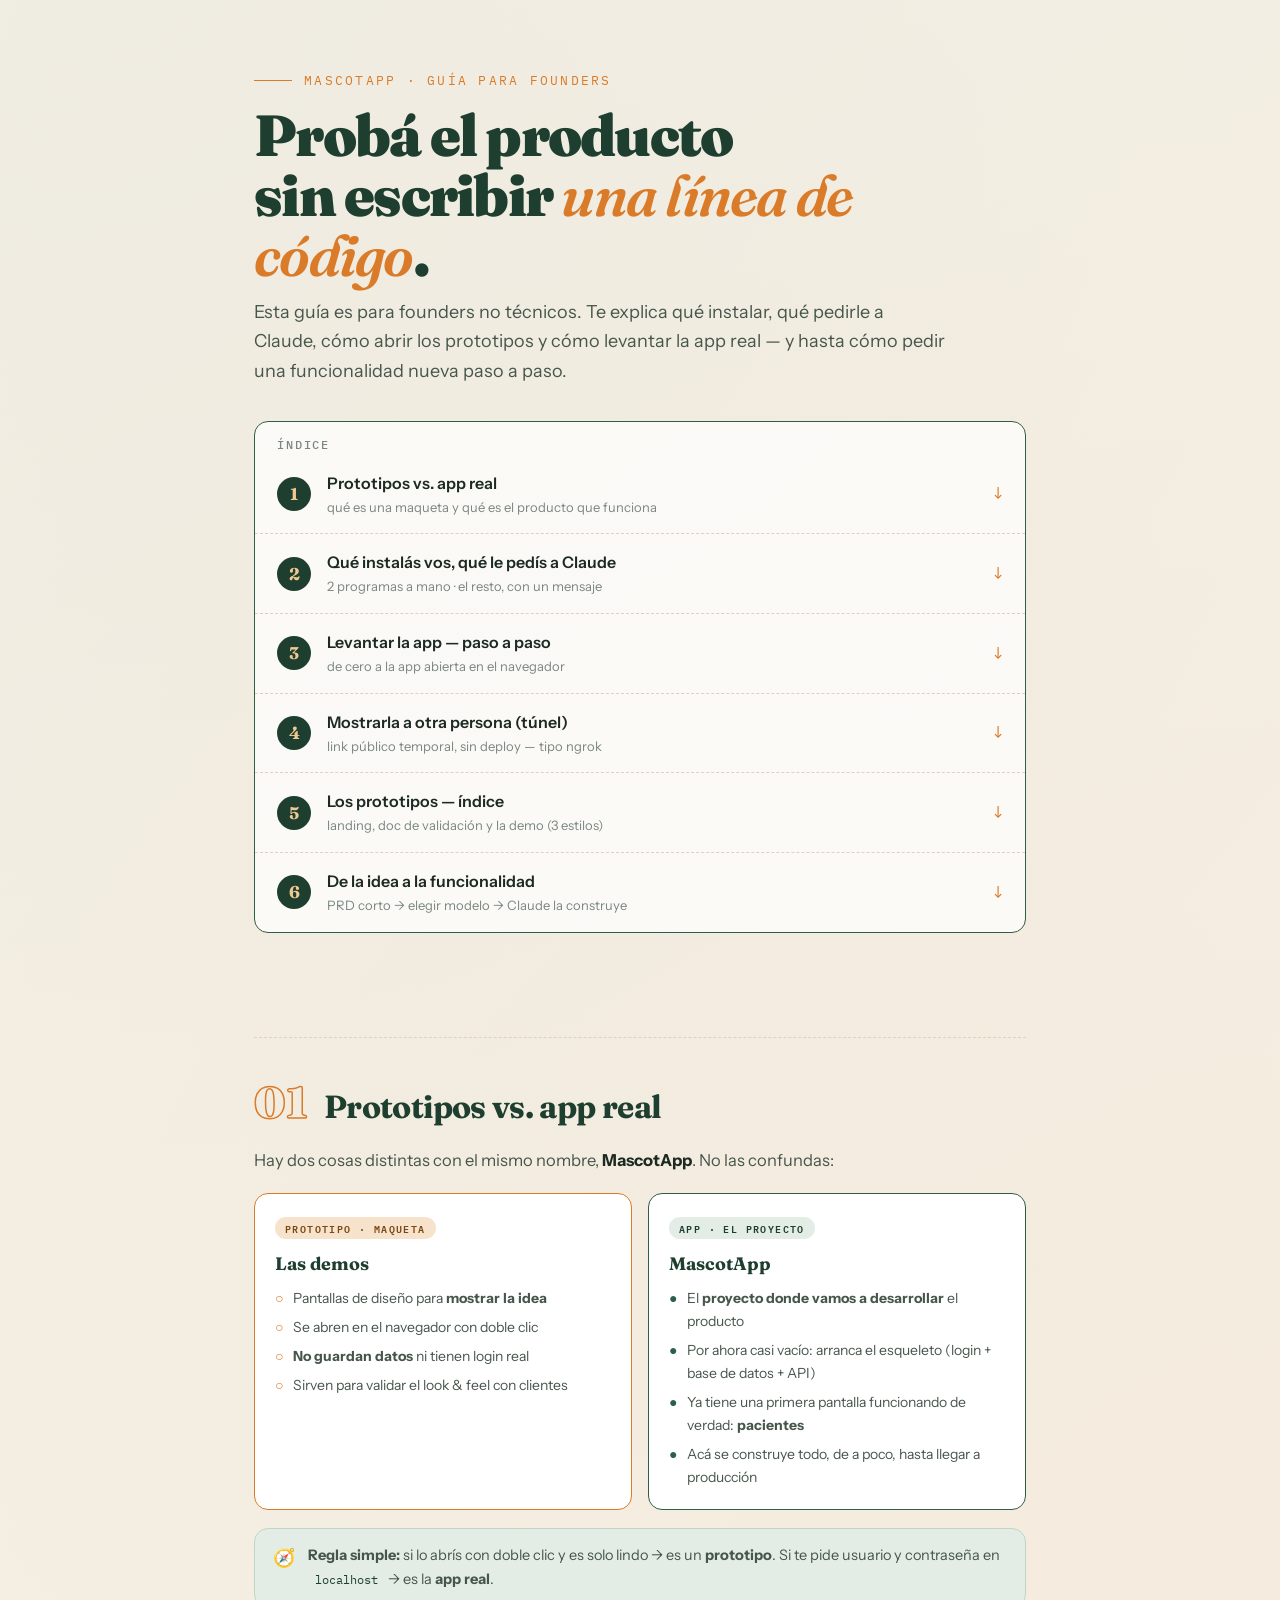
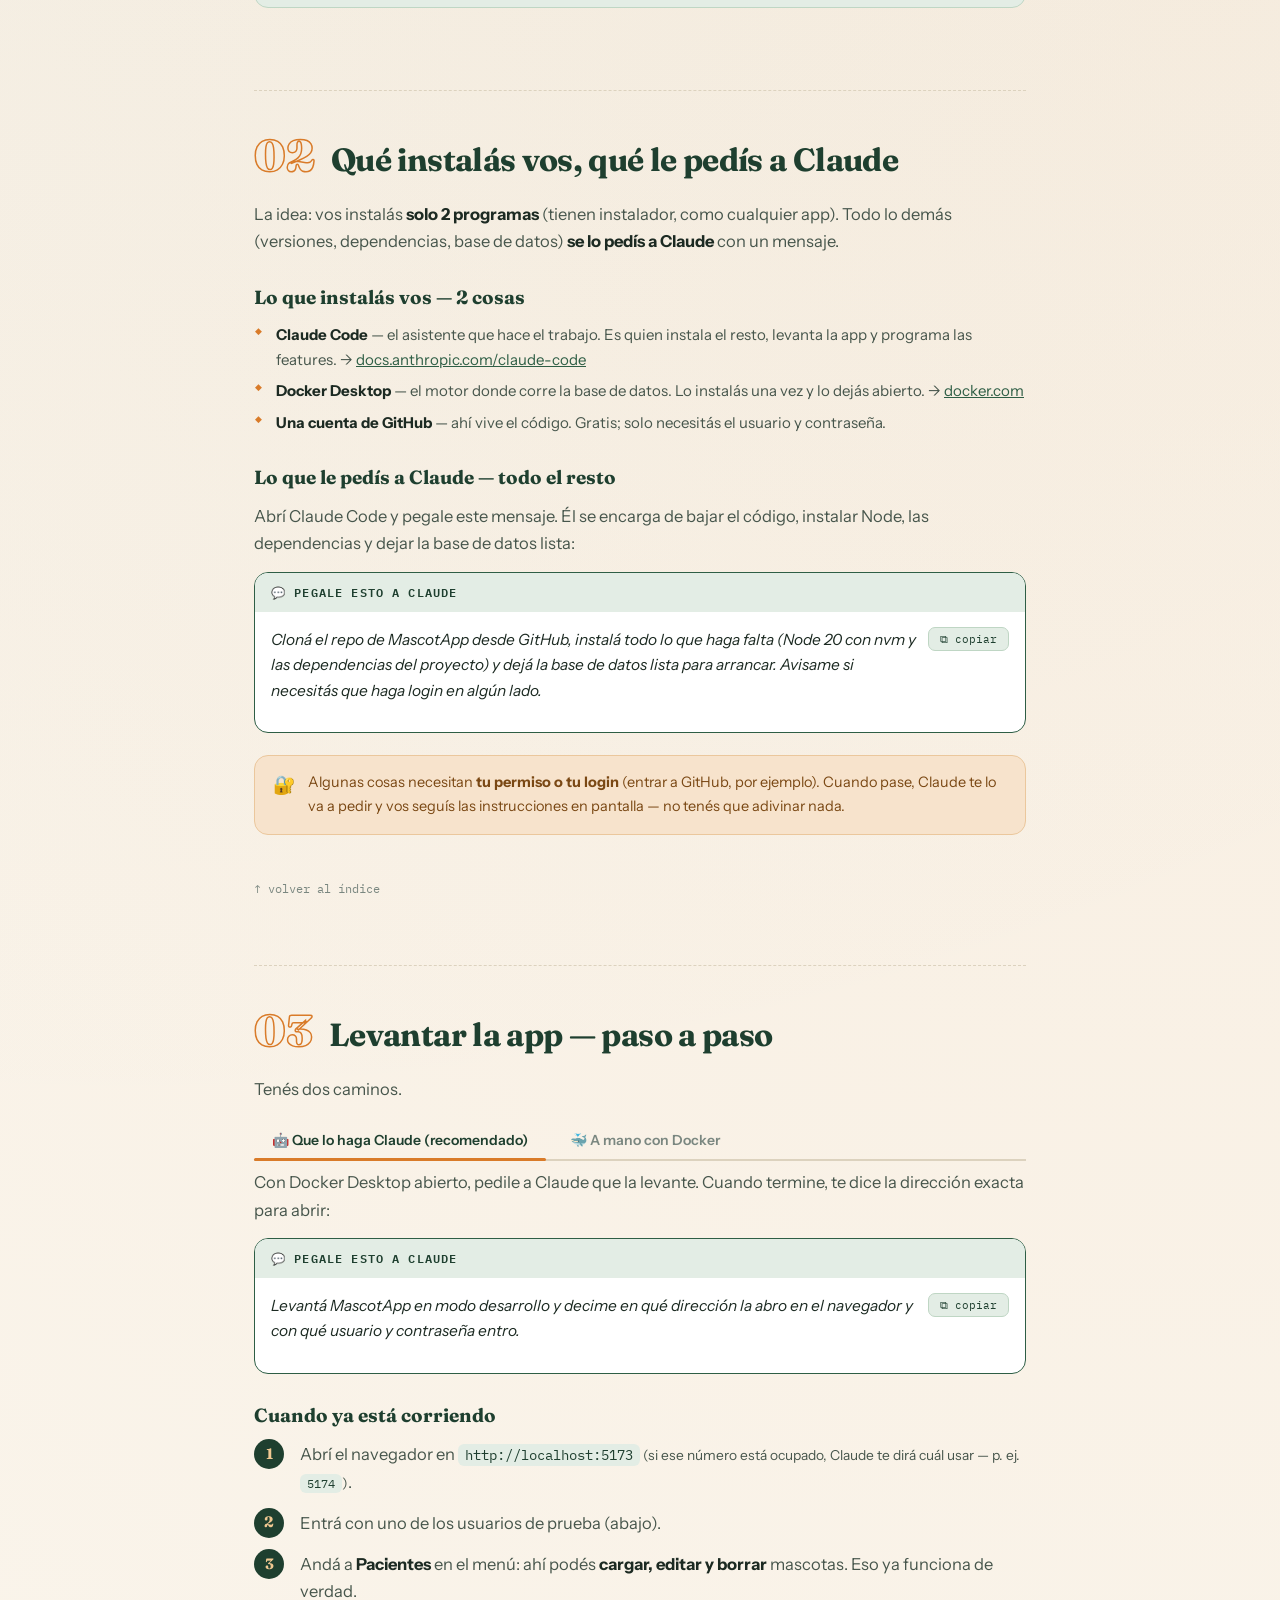
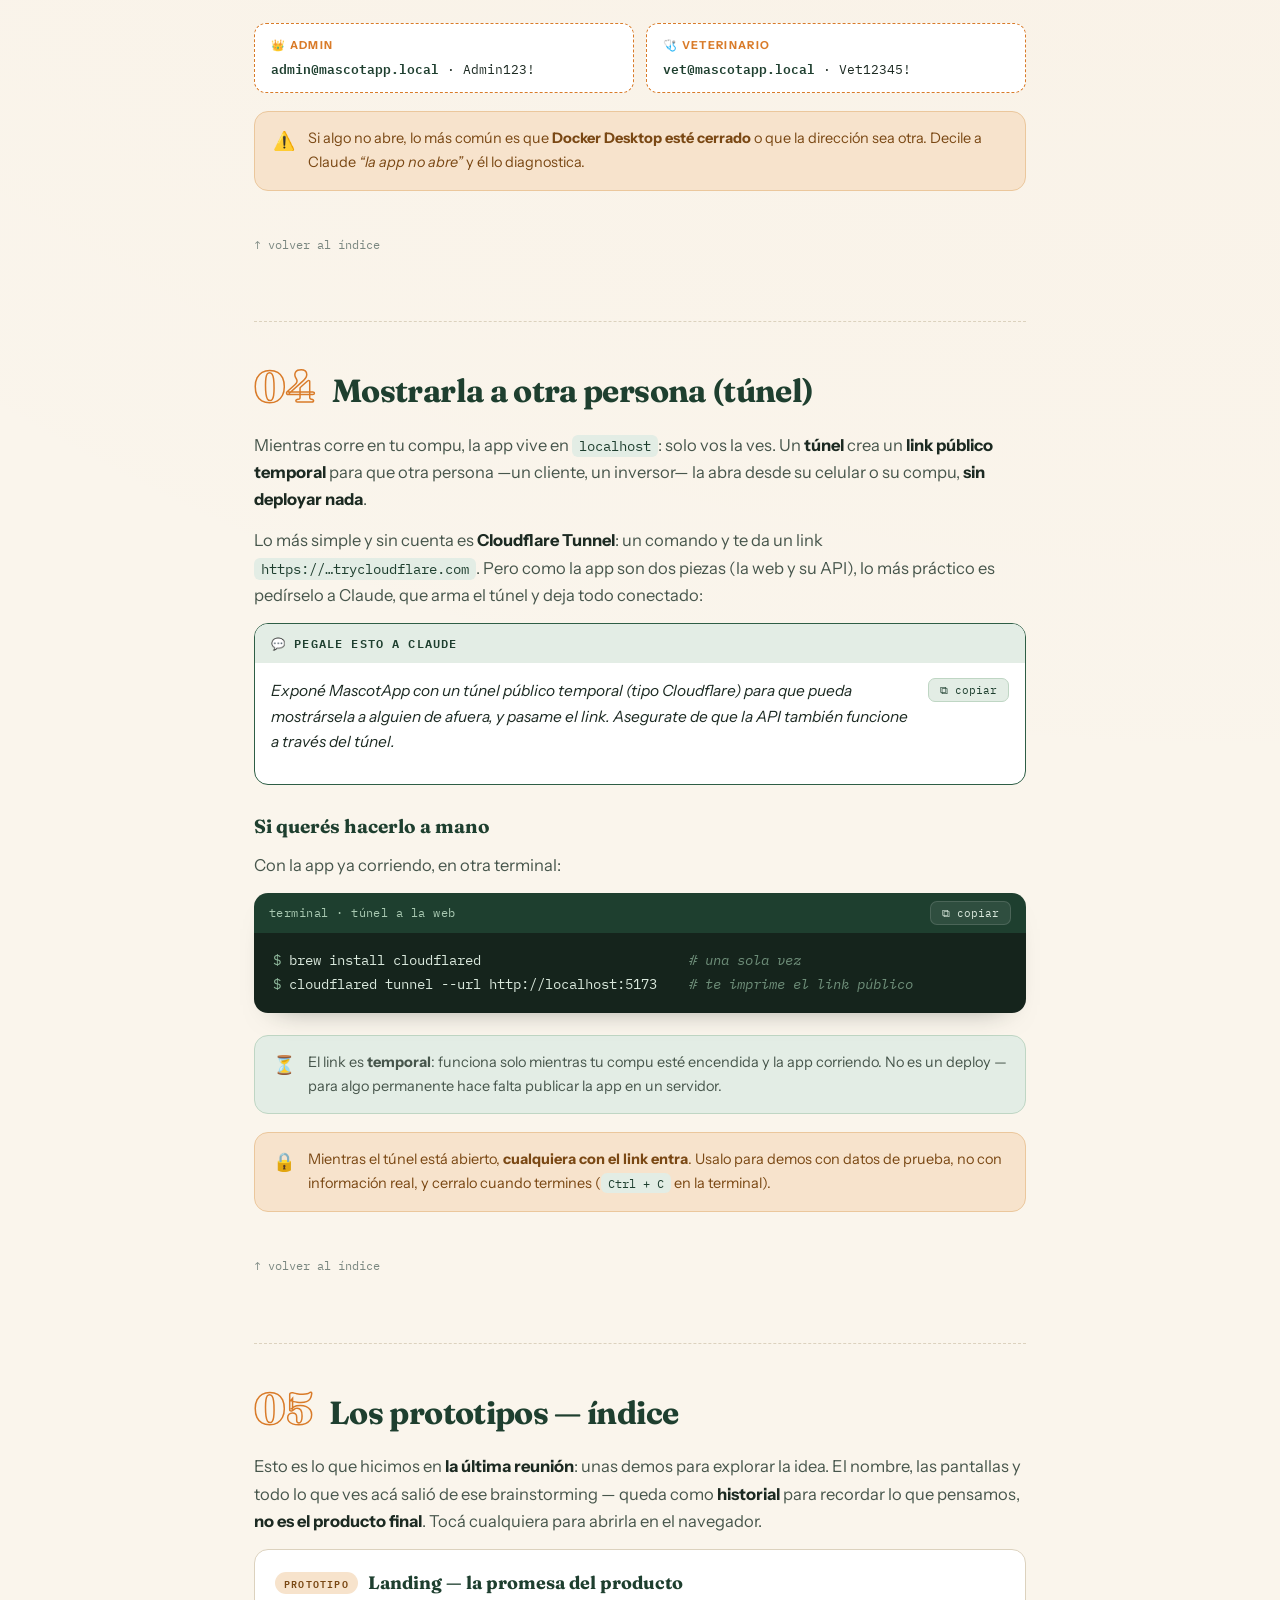
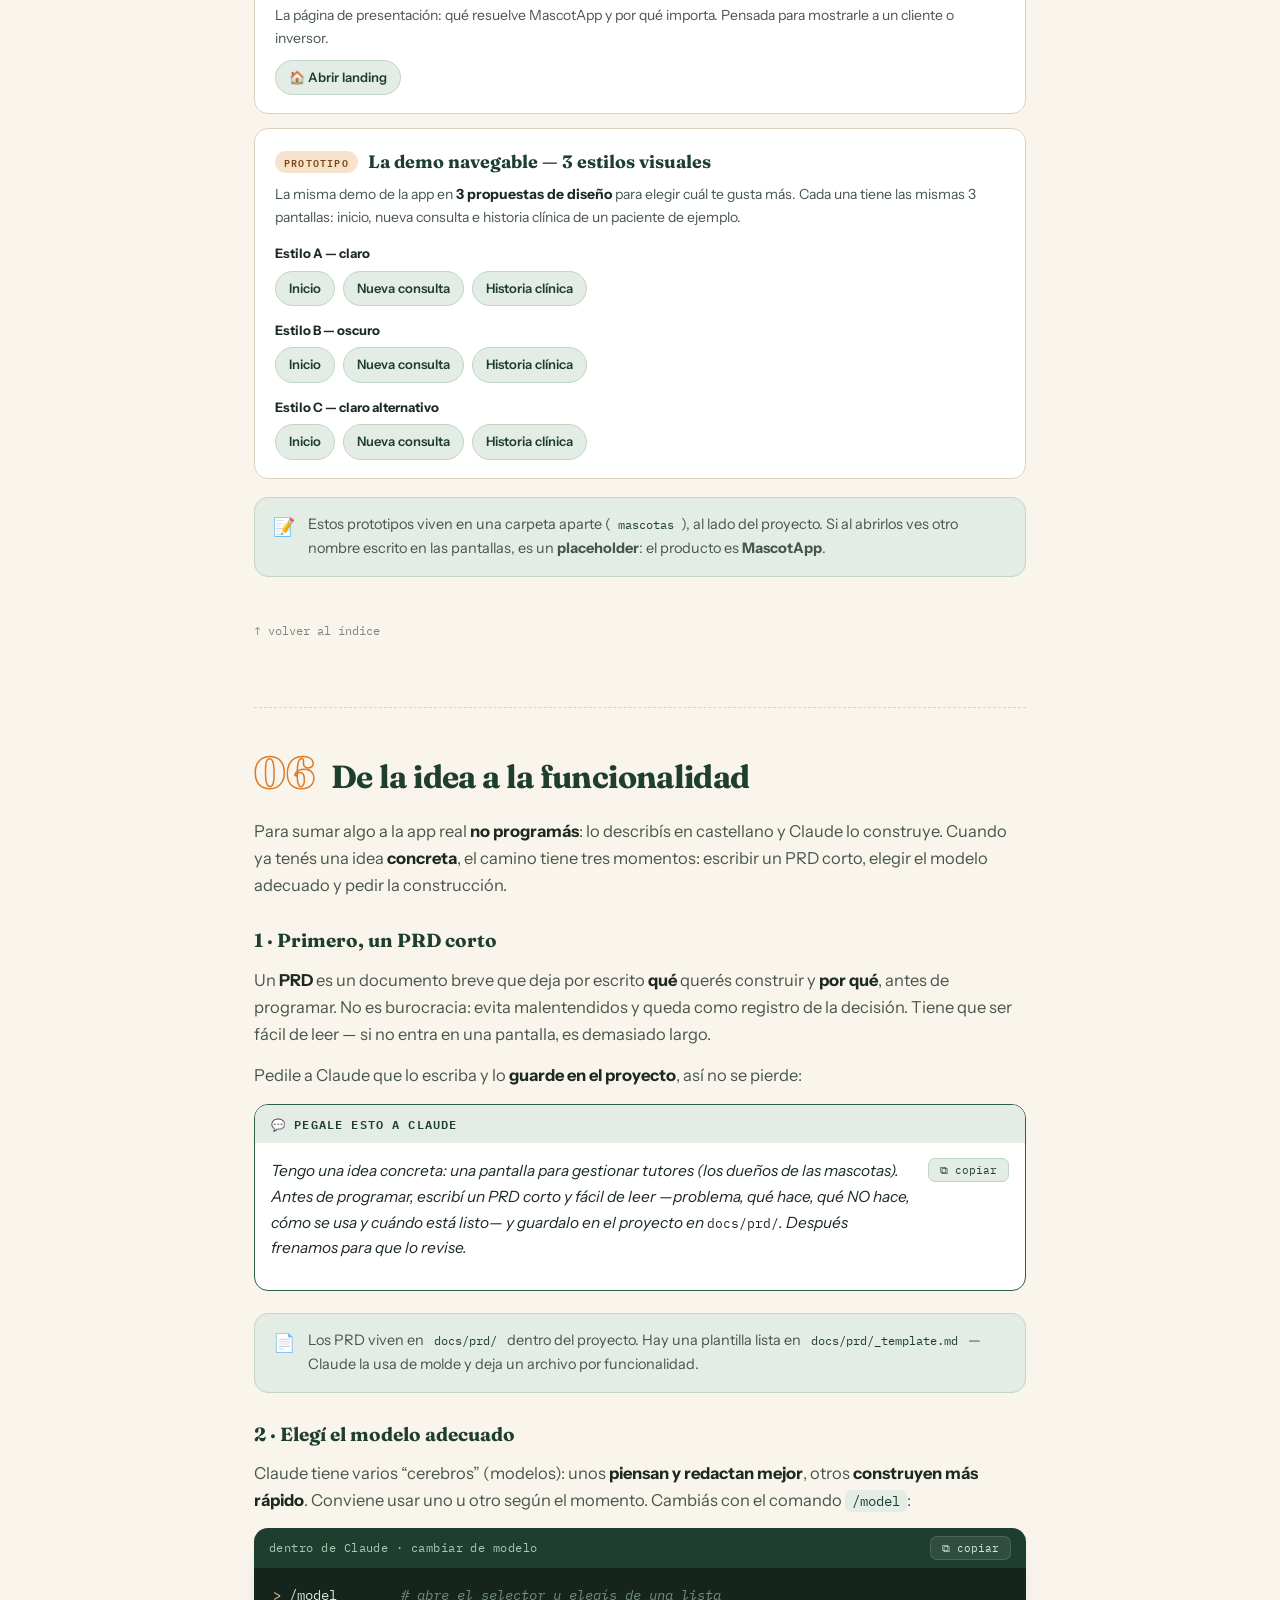
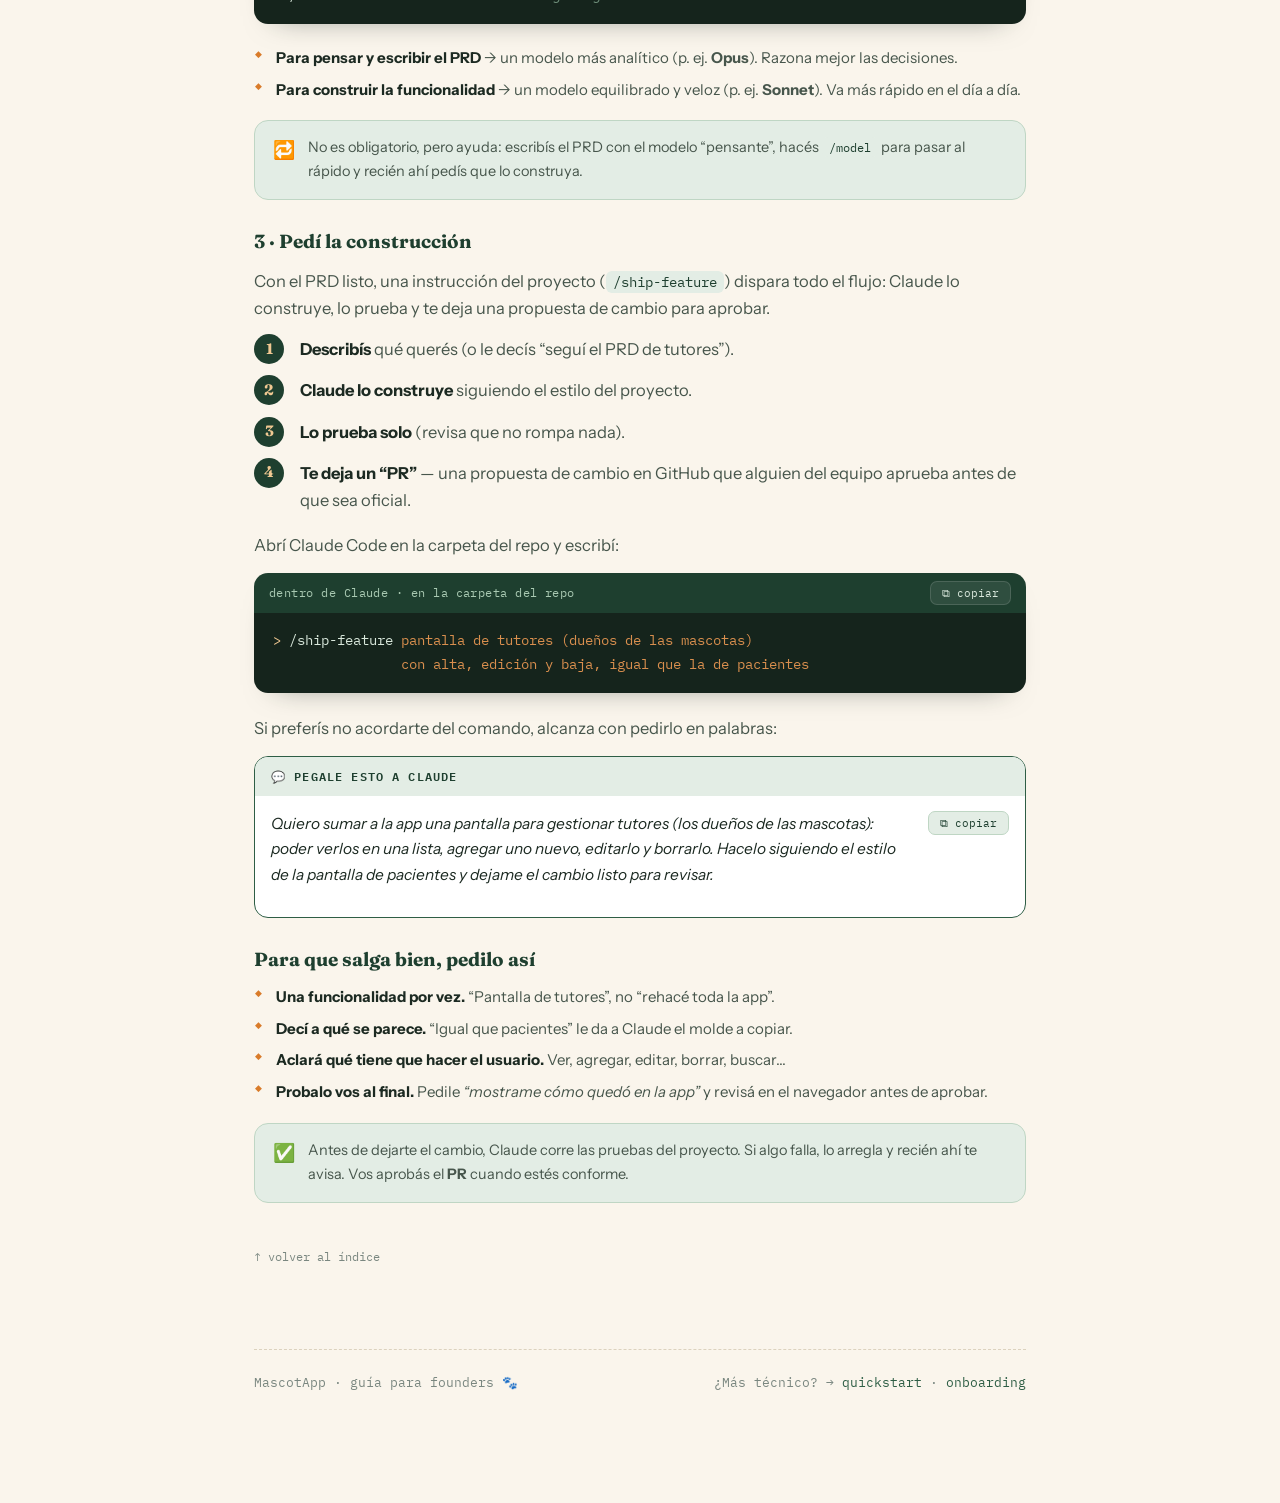
==== commit 417ec1a6: "docs: agregar sección de túnel (mostrar la app por link) a la guía de founders" ====
--- a/para-founders.html
+++ b/para-founders.html
@@ -179,8 +179,9 @@
     <a href="#que-es-que"><span class="n">1</span><span><span class="t">Prototipos vs. app real</span><small>qué es una maqueta y qué es el producto que funciona</small></span><span class="arrow">↓</span></a>
     <a href="#instalar"><span class="n">2</span><span><span class="t">Qué instalás vos, qué le pedís a Claude</span><small>2 programas a mano · el resto, con un mensaje</small></span><span class="arrow">↓</span></a>
     <a href="#levantar"><span class="n">3</span><span><span class="t">Levantar la app — paso a paso</span><small>de cero a la app abierta en el navegador</small></span><span class="arrow">↓</span></a>
-    <a href="#prototipos"><span class="n">4</span><span><span class="t">Los prototipos — índice</span><small>landing, doc de validación y la demo (3 estilos)</small></span><span class="arrow">↓</span></a>
-    <a href="#feature"><span class="n">5</span><span><span class="t">De la idea a la funcionalidad</span><small>PRD corto → elegir modelo → Claude la construye</small></span><span class="arrow">↓</span></a>
+    <a href="#compartir"><span class="n">4</span><span><span class="t">Mostrarla a otra persona (túnel)</span><small>link público temporal, sin deploy — tipo ngrok</small></span><span class="arrow">↓</span></a>
+    <a href="#prototipos"><span class="n">5</span><span><span class="t">Los prototipos — índice</span><small>landing, doc de validación y la demo (3 estilos)</small></span><span class="arrow">↓</span></a>
+    <a href="#feature"><span class="n">6</span><span><span class="t">De la idea a la funcionalidad</span><small>PRD corto → elegir modelo → Claude la construye</small></span><span class="arrow">↓</span></a>
   </div>
 </header>
 
@@ -297,9 +298,61 @@
 </section>
 
 <!-- ── 4 ── -->
+<section id="compartir" class="reveal">
+  <div class="sec-head"><span class="idx">04</span><h2>Mostrarla a otra persona (túnel)</h2></div>
+  <p>
+    Mientras corre en tu compu, la app vive en <code>localhost</code>: solo vos la ves. Un
+    <strong>túnel</strong> crea un <strong>link público temporal</strong> para que otra persona —un
+    cliente, un inversor— la abra desde su celular o su compu, <strong>sin deployar nada</strong>.
+  </p>
+
+  <p>
+    Lo más simple y sin cuenta es <strong>Cloudflare Tunnel</strong>: un comando y te da un link
+    <code>https://…trycloudflare.com</code>. Pero como la app son dos piezas (la web y su API), lo
+    más práctico es pedírselo a Claude, que arma el túnel y deja todo conectado:
+  </p>
+
+  <div class="ask">
+    <div class="head">💬 Pegale esto a Claude</div>
+    <div class="body">
+      <p class="quote">
+        Exponé MascotApp con un túnel público temporal (tipo Cloudflare) para que pueda
+        mostrársela a alguien de afuera, y pasame el link. Asegurate de que la API también
+        funcione a través del túnel.
+      </p>
+      <button
+        class="copy-btn"
+        data-copy="Exponé MascotApp con un túnel público temporal (tipo Cloudflare) para que pueda mostrársela a alguien de afuera, y pasame el link. Asegurate de que la API también funcione a través del túnel."
+      >
+        ⧉ copiar
+      </button>
+    </div>
+  </div>
+
+  <h3 class="lead">Si querés hacerlo a mano</h3>
+  <p>Con la app ya corriendo, en otra terminal:</p>
+  <div class="codeblock">
+    <div class="bar">
+      <span class="fname">terminal · túnel a la web</span>
+      <button class="copy-btn" data-copy="brew install cloudflared && cloudflared tunnel --url http://localhost:5173">⧉ copiar</button>
+    </div>
+    <pre><span class="p">$</span> brew install cloudflared                          <span class="c"># una sola vez</span>
+<span class="p">$</span> cloudflared tunnel --url http://localhost:5173    <span class="c"># te imprime el link público</span></pre>
+  </div>
+
+  <div class="callout tip"><span class="ic">⏳</span>
+    <p>El link es <b>temporal</b>: funciona solo mientras tu compu esté encendida y la app corriendo. No es un deploy — para algo permanente hace falta publicar la app en un servidor.</p>
+  </div>
+  <div class="callout warn"><span class="ic">🔒</span>
+    <p>Mientras el túnel está abierto, <b>cualquiera con el link entra</b>. Usalo para demos con datos de prueba, no con información real, y cerralo cuando termines (<code>Ctrl + C</code> en la terminal).</p>
+  </div>
+  <a class="top" href="#top">↑ volver al índice</a>
+</section>
+
+<!-- ── 5 ── -->
 <section id="prototipos" class="reveal">
-  <div class="sec-head"><span class="idx">04</span><h2>Los prototipos — índice</h2></div>
-  <p>Esto es lo que hicimos en <strong>la última reunión</strong>: unas demos para explorar la idea. El nombre, las pantallas y todo lo que ves acá salió de ese brainstorming — quedan como <strong>historial</strong> para recordar lo que pensamos, <strong>no son el producto final</strong>. Tocá cualquiera para abrirla en el navegador.</p>
+  <div class="sec-head"><span class="idx">05</span><h2>Los prototipos — índice</h2></div>
+  <p>Esto es lo que hicimos en <strong>la última reunión</strong>: unas demos para explorar la idea. El nombre, las pantallas y todo lo que ves acá salió de ese brainstorming — queda como <strong>historial</strong> para recordar lo que pensamos, <strong>no es el producto final</strong>. Tocá cualquiera para abrirla en el navegador.</p>
 
   <div class="proto-card">
     <div class="top"><span class="ptag">Prototipo</span><h4>Landing — la promesa del producto</h4></div>
@@ -341,9 +394,9 @@
   <a class="top" href="#top">↑ volver al índice</a>
 </section>
 
-<!-- ── 5 ── -->
+<!-- ── 6 ── -->
 <section id="feature" class="reveal">
-  <div class="sec-head"><span class="idx">05</span><h2>De la idea a la funcionalidad</h2></div>
+  <div class="sec-head"><span class="idx">06</span><h2>De la idea a la funcionalidad</h2></div>
   <p>Para sumar algo a la app real <strong>no programás</strong>: lo describís en castellano y Claude lo construye. Cuando ya tenés una idea <strong>concreta</strong>, el camino tiene tres momentos: escribir un PRD corto, elegir el modelo adecuado y pedir la construcción.</p>
 
   <h3 class="lead">1 · Primero, un PRD corto</h3>
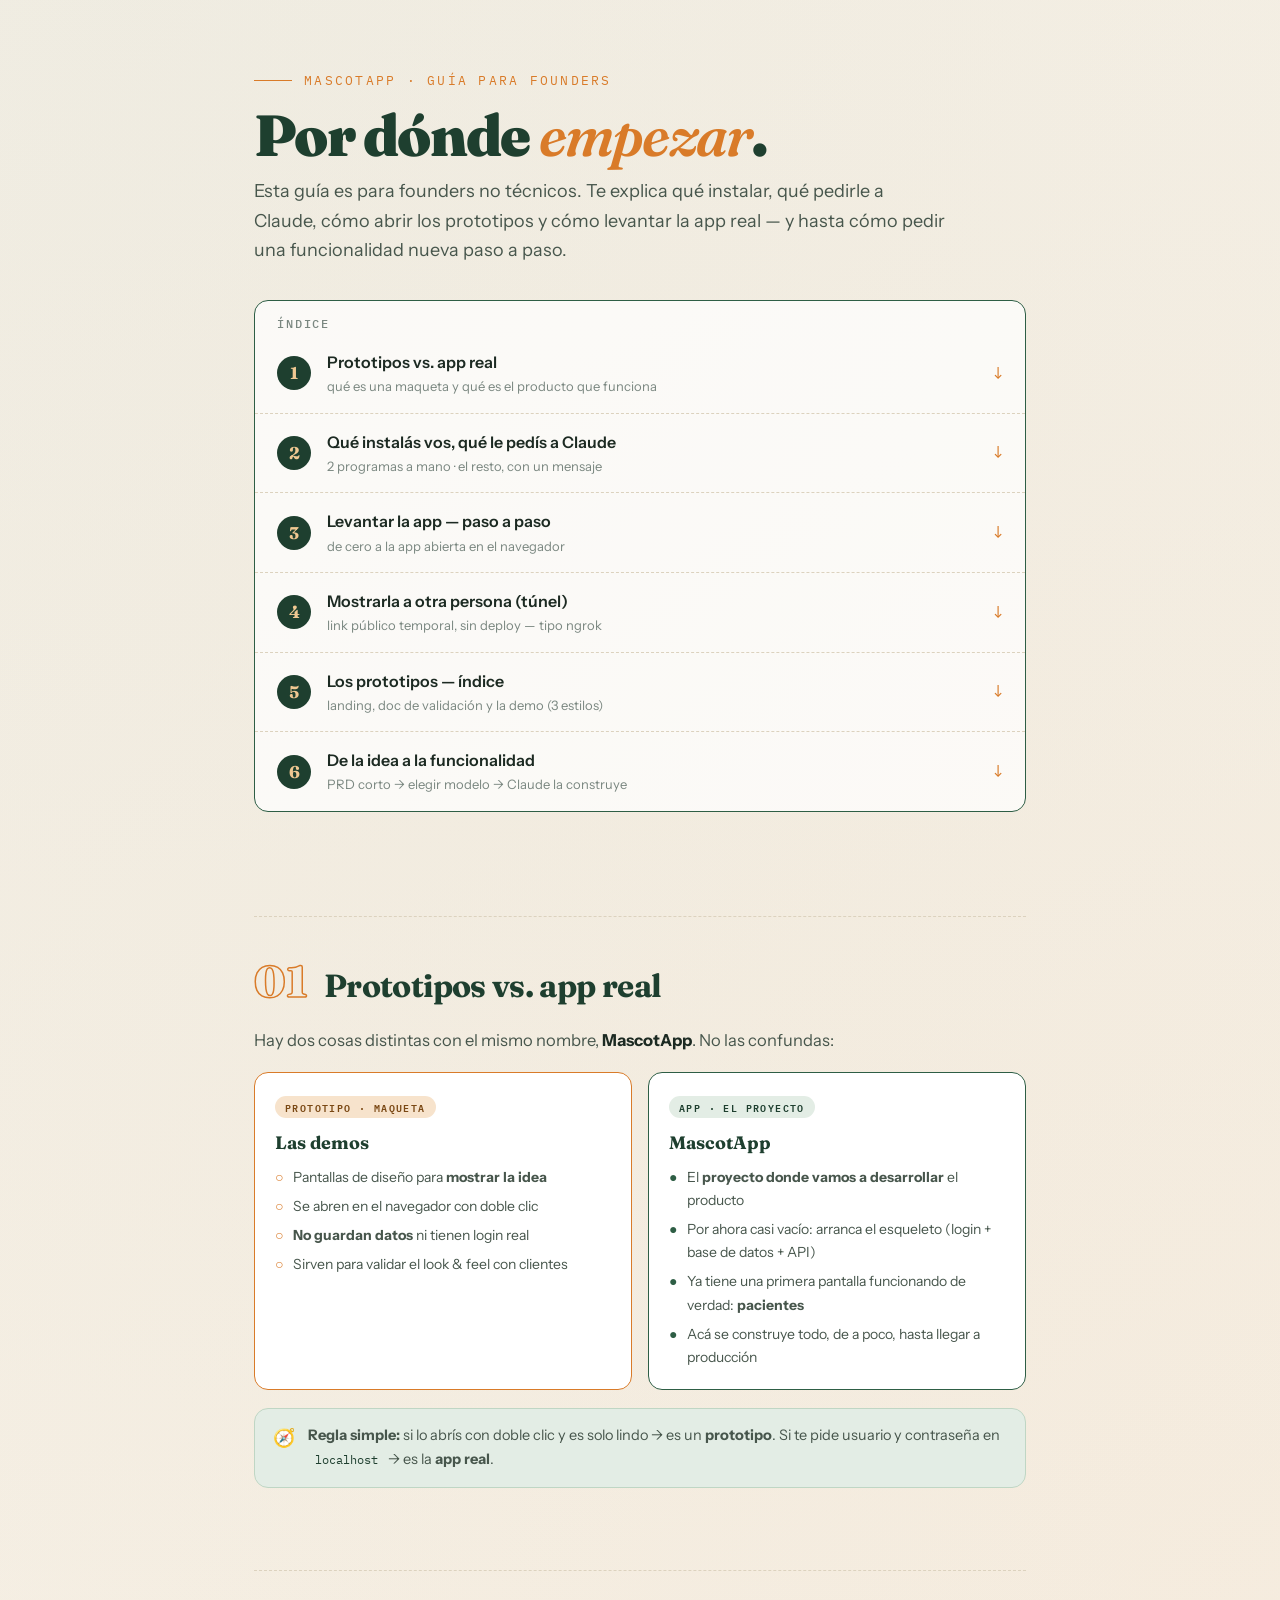
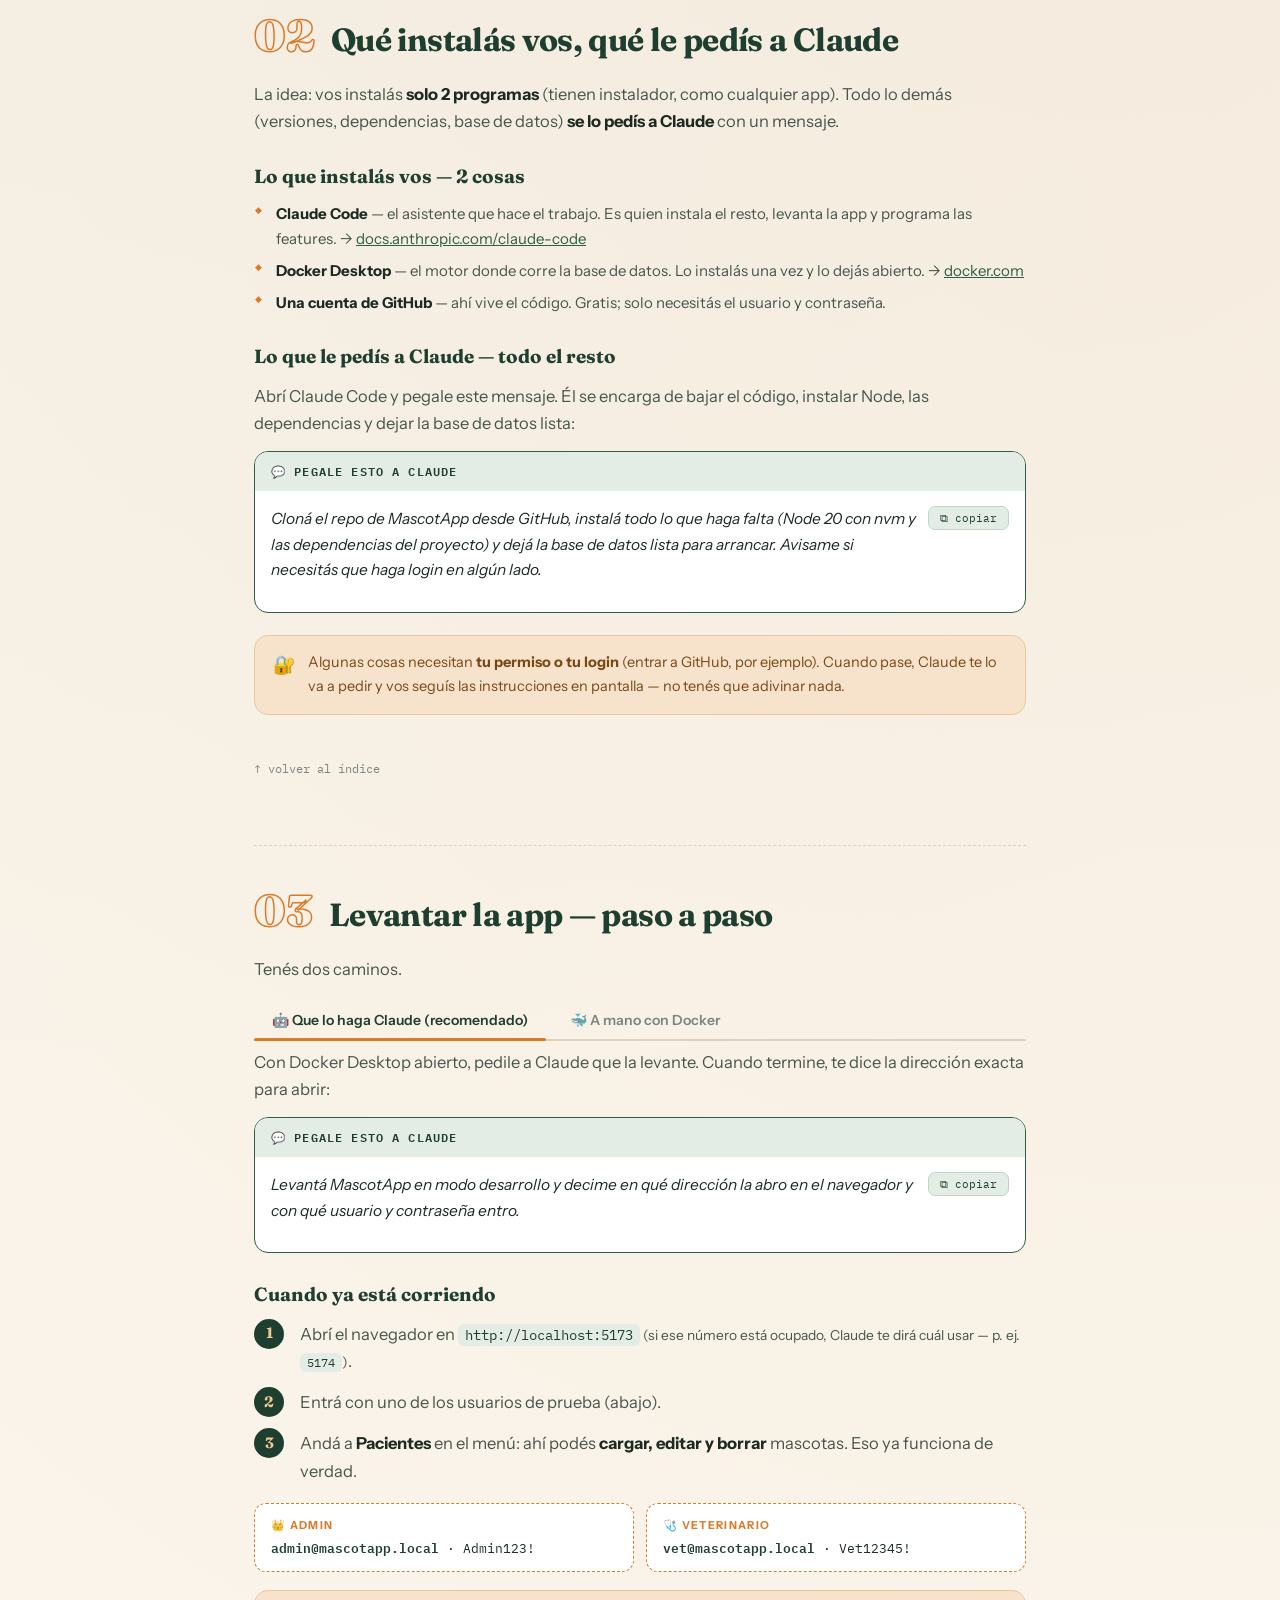
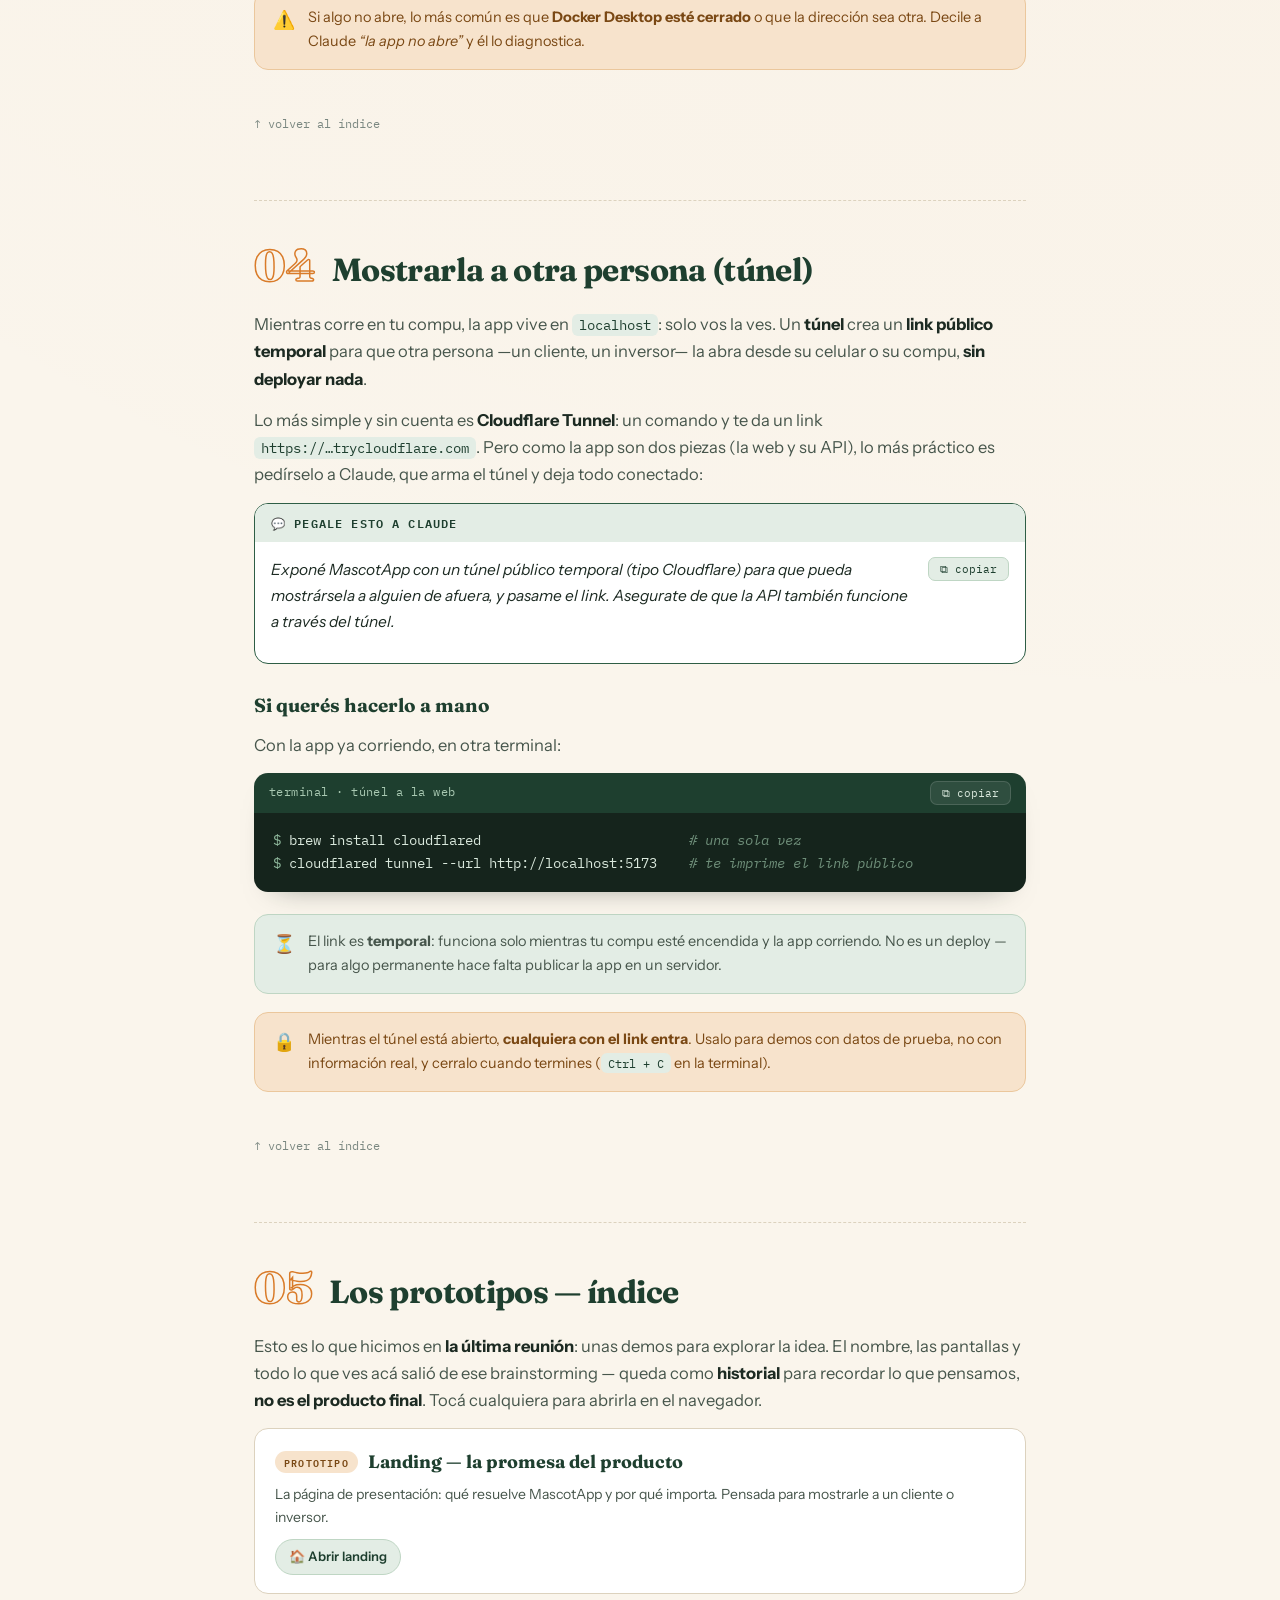
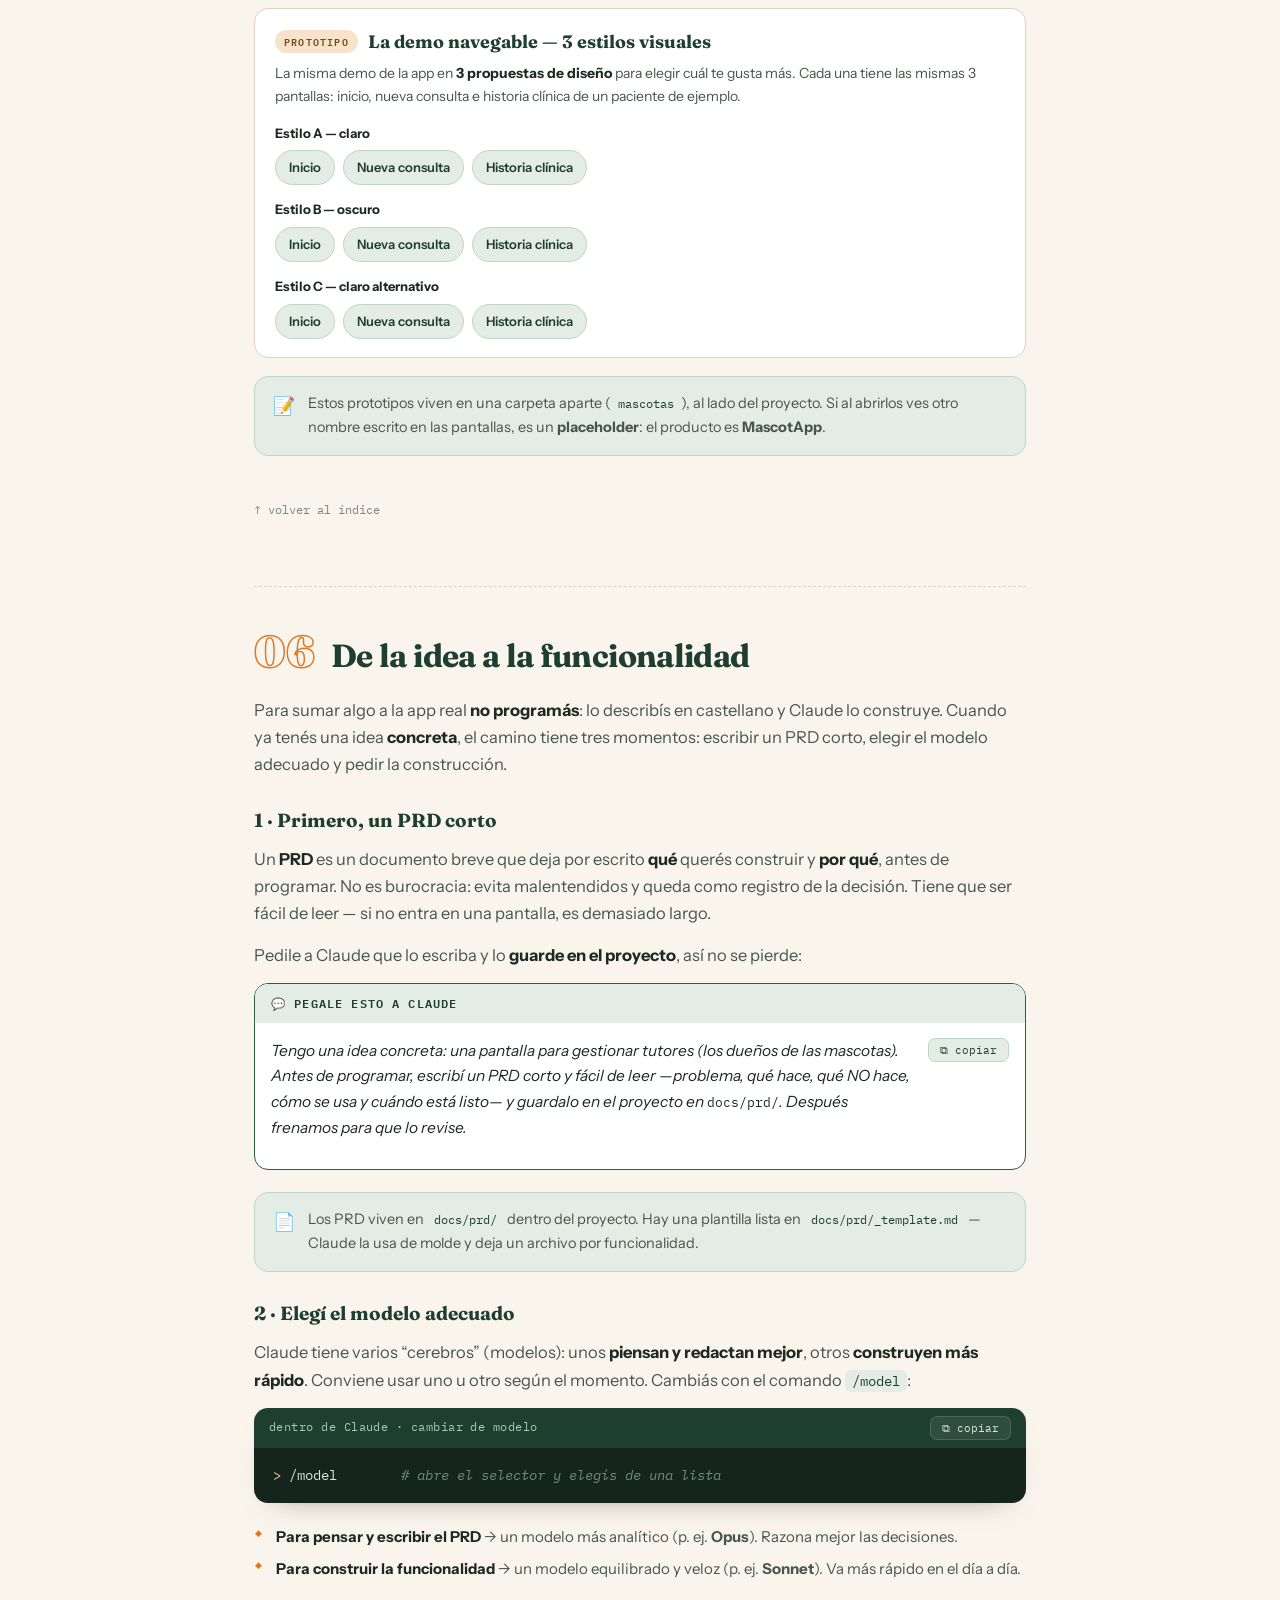
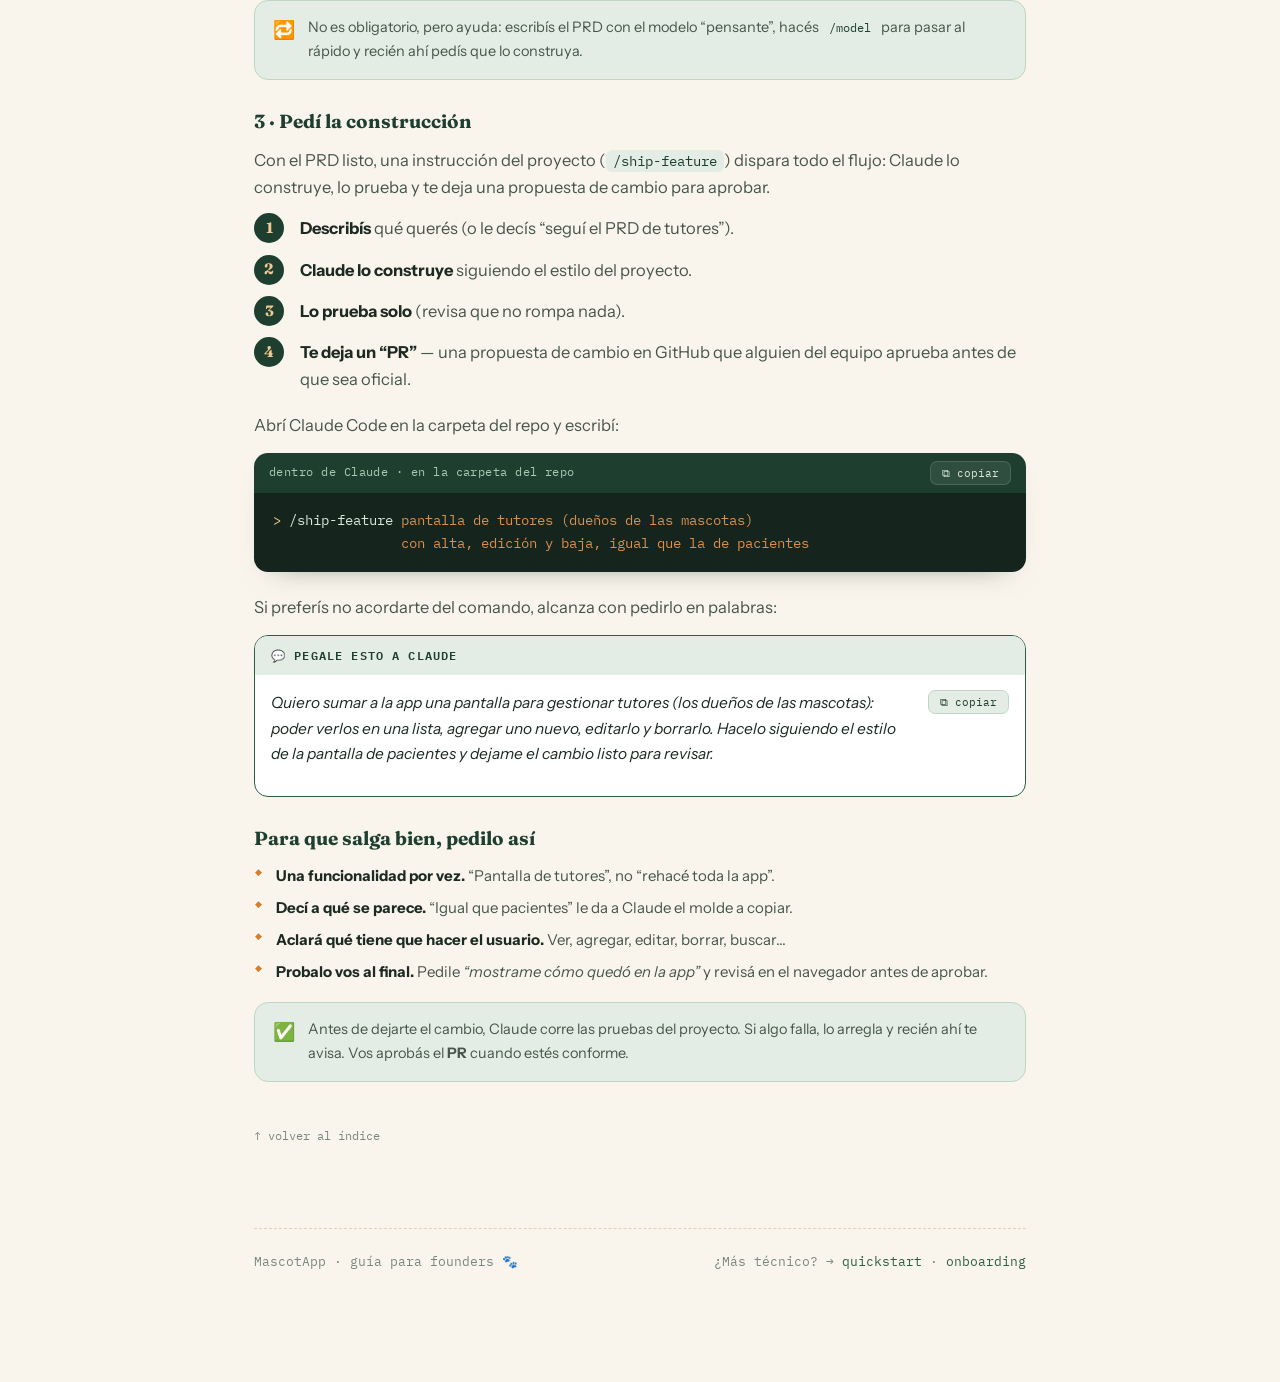
==== commit 38bc6ee7: "docs: título introductorio más corto en la guía de founders" ====
--- a/para-founders.html
+++ b/para-founders.html
@@ -171,7 +171,7 @@
 
 <header id="top">
   <div class="kicker">MascotApp · Guía para founders</div>
-  <h1>Probá el producto<br/>sin escribir <em>una línea de código</em>.</h1>
+  <h1>Por dónde <em>empezar</em>.</h1>
   <p class="lede">Esta guía es para founders no técnicos. Te explica qué instalar, qué pedirle a Claude, cómo abrir los prototipos y cómo levantar la app real — y hasta cómo pedir una funcionalidad nueva paso a paso.</p>
 
   <div class="toc">
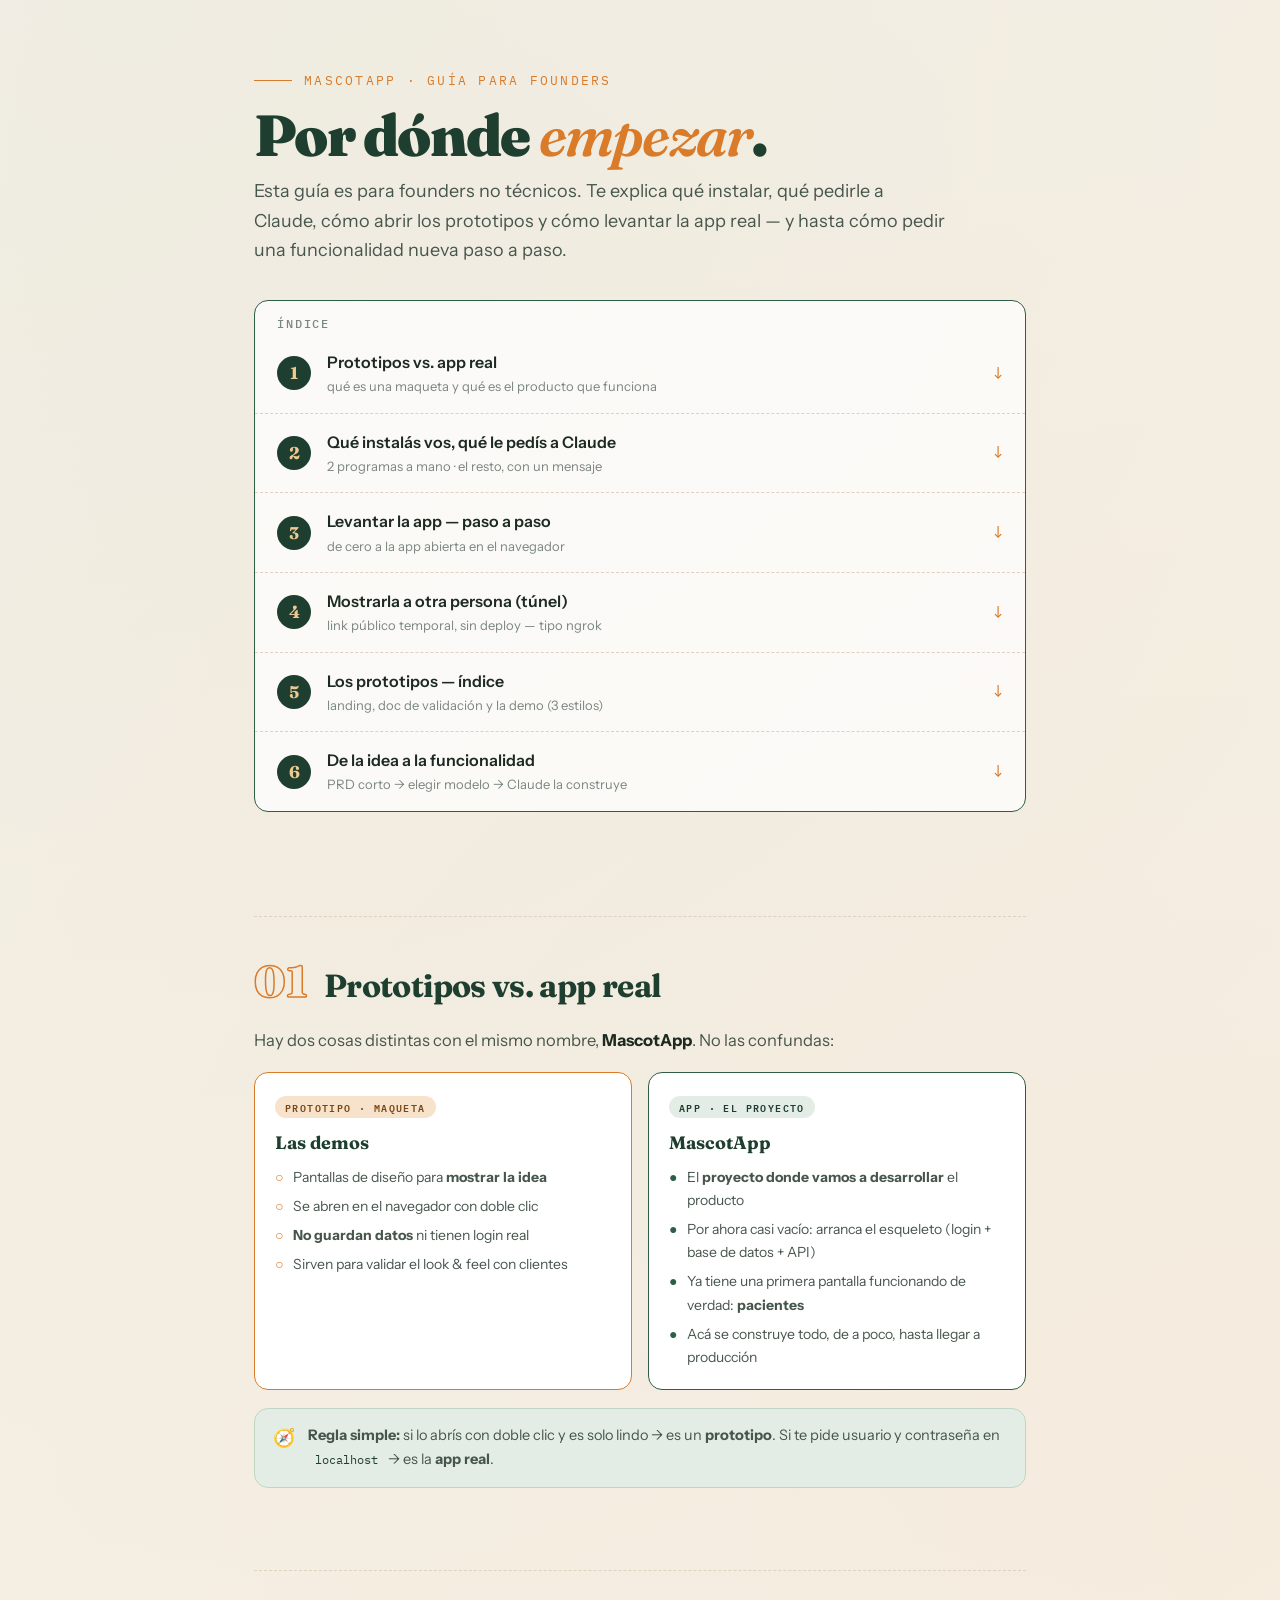
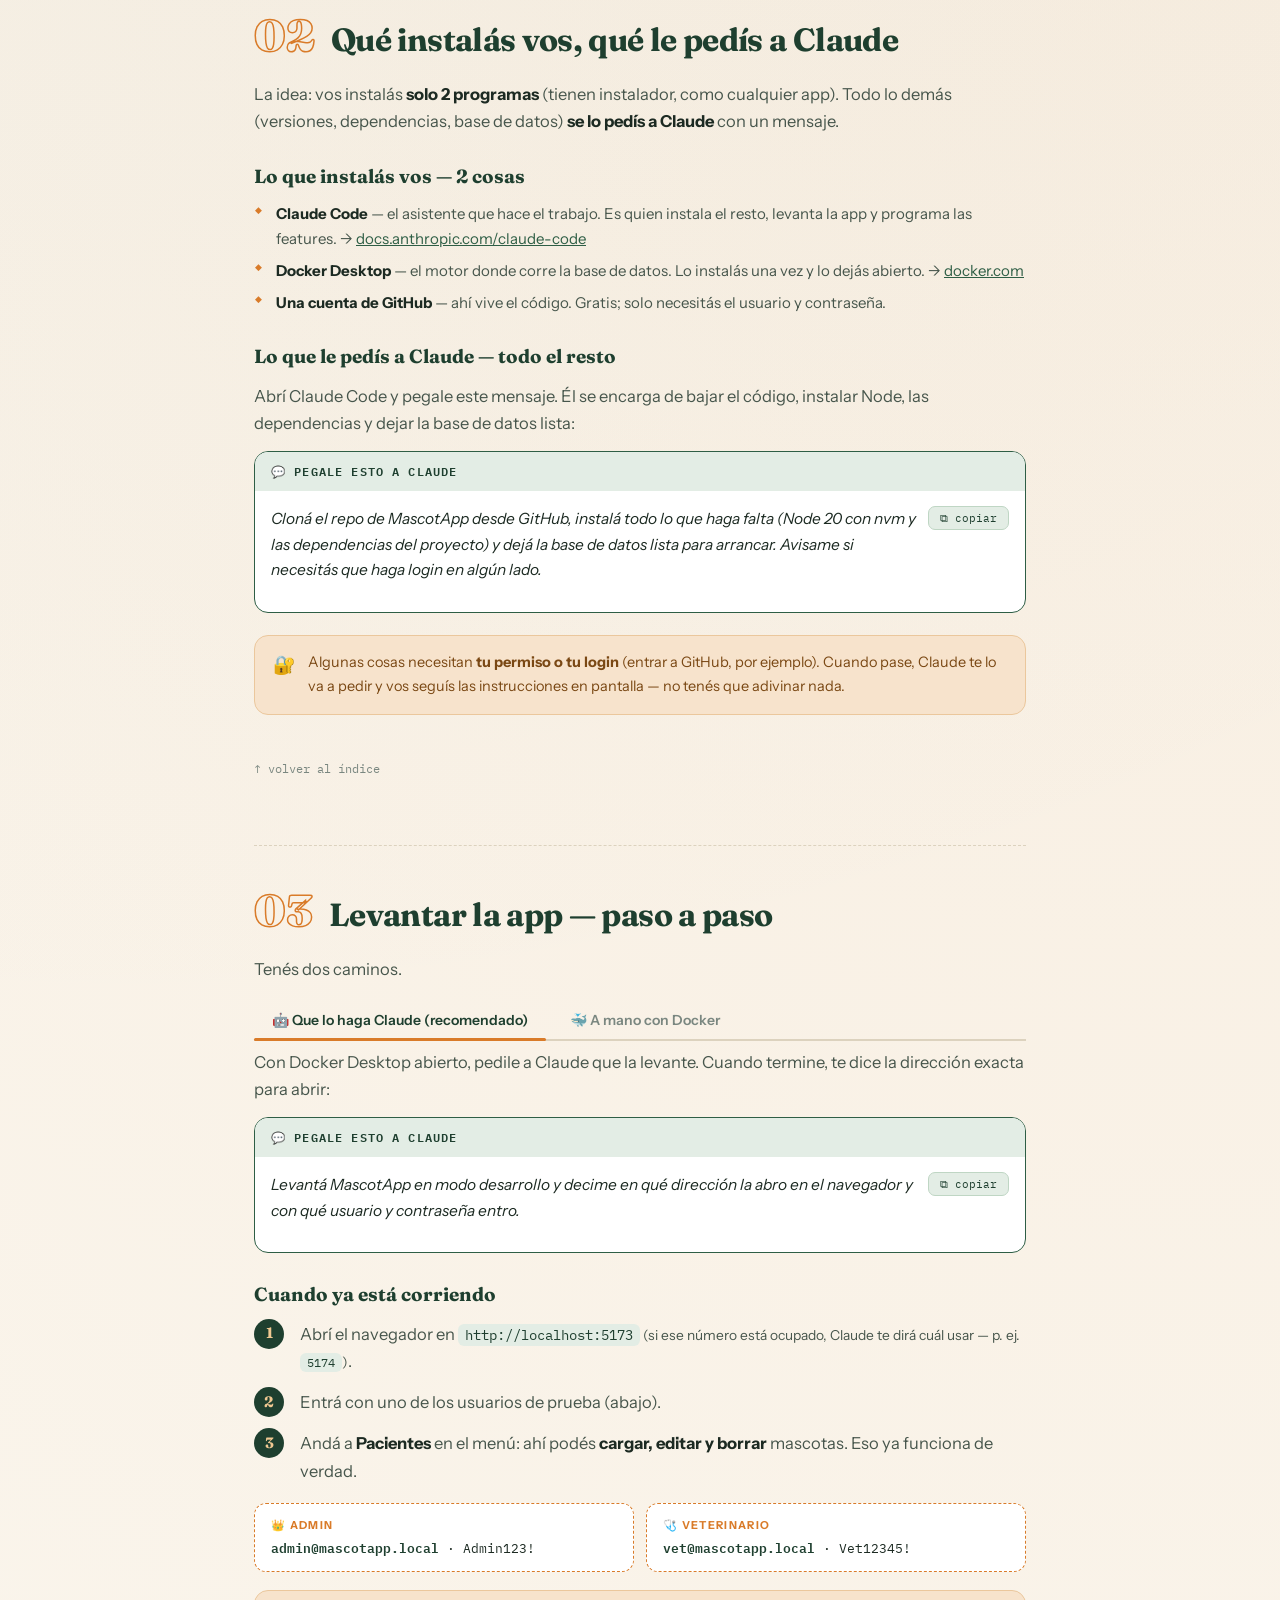
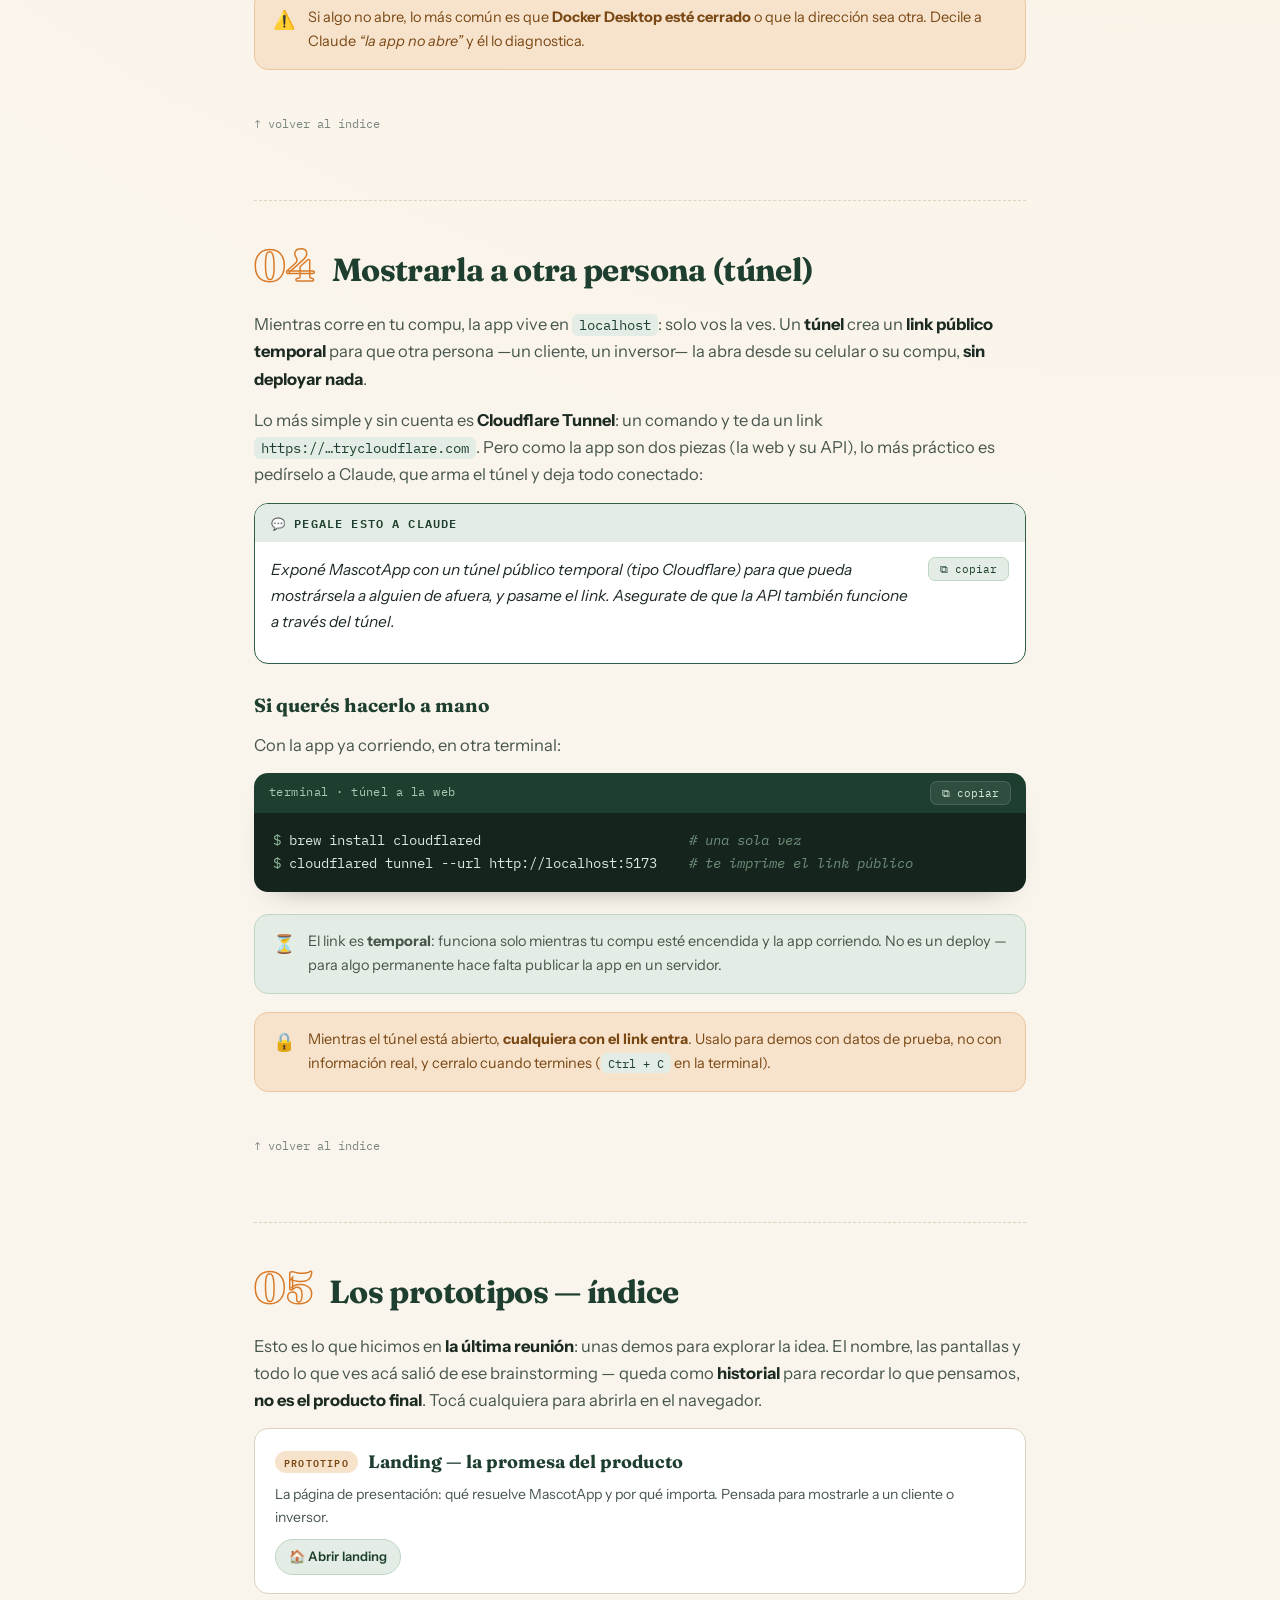
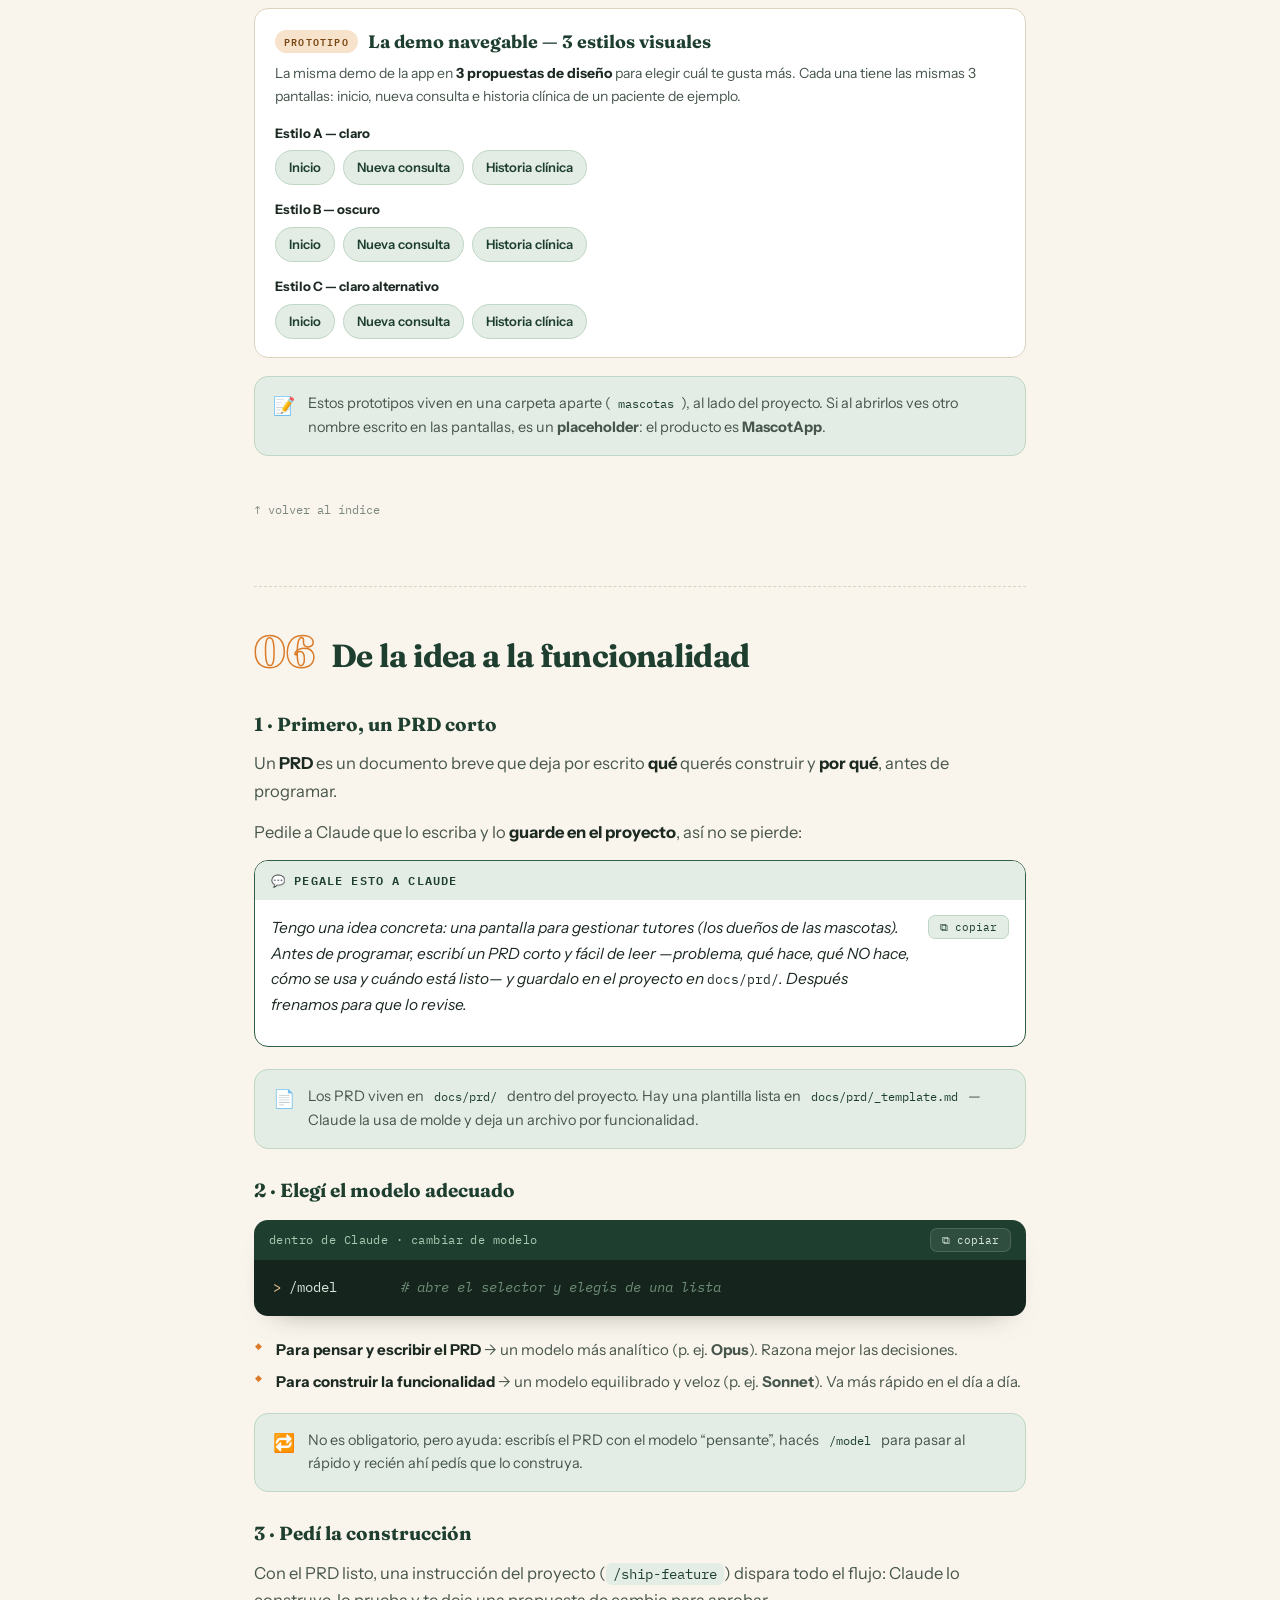
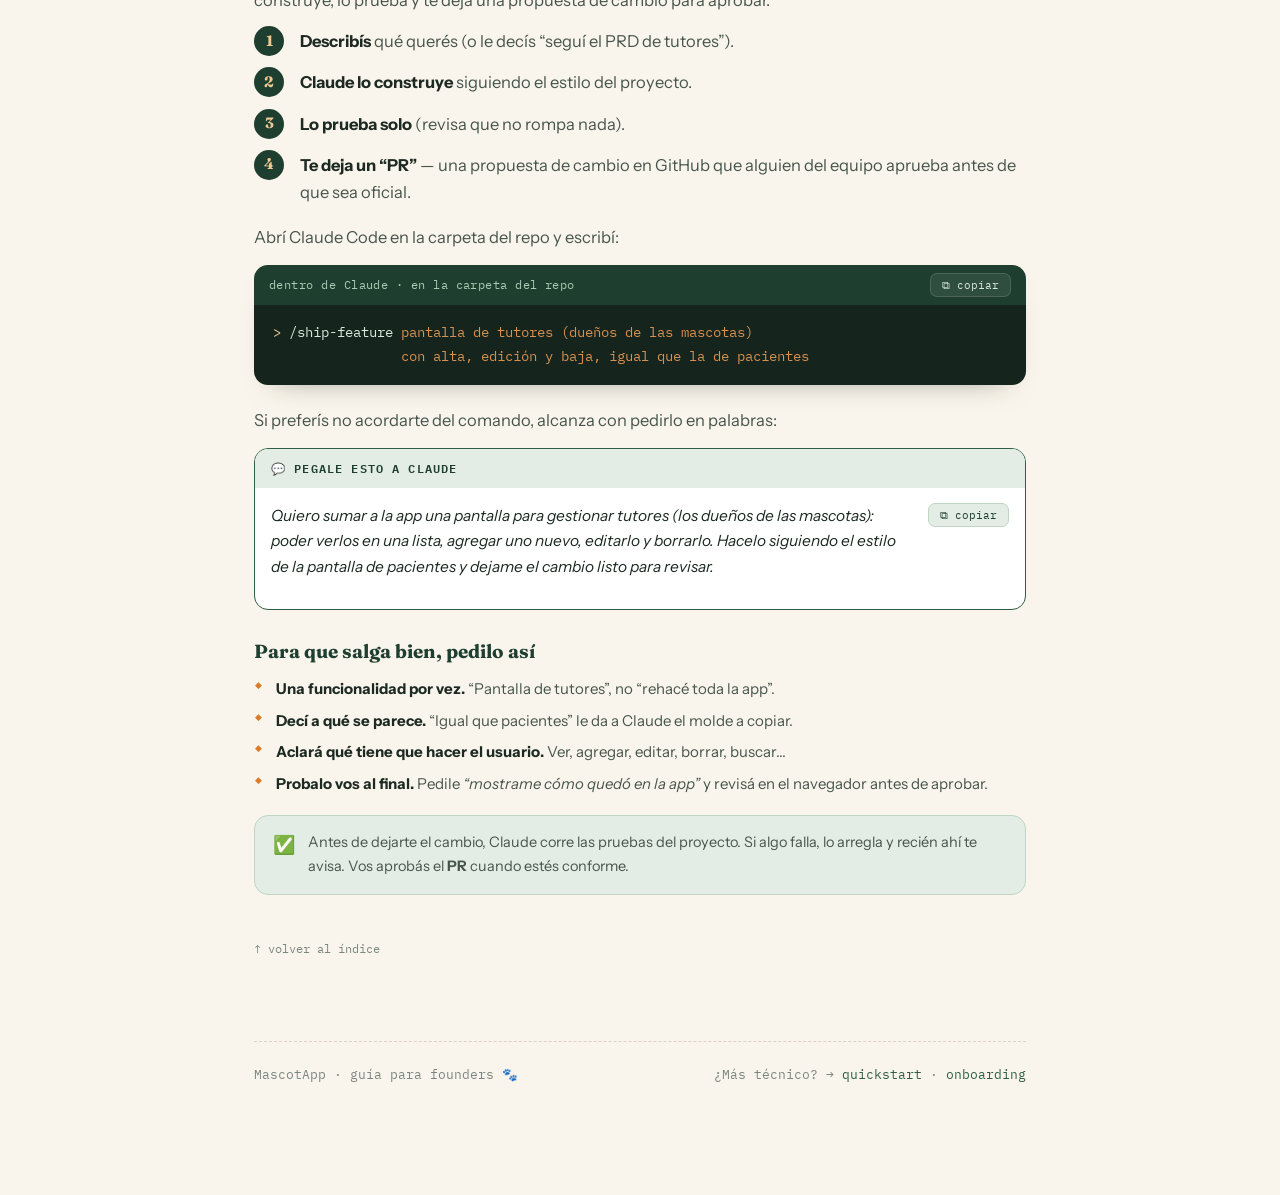
==== commit aee269b7: "docs: recortar prosa en 'De la idea a la funcionalidad'" ====
--- a/para-founders.html
+++ b/para-founders.html
@@ -397,10 +397,9 @@
 <!-- ── 6 ── -->
 <section id="feature" class="reveal">
   <div class="sec-head"><span class="idx">06</span><h2>De la idea a la funcionalidad</h2></div>
-  <p>Para sumar algo a la app real <strong>no programás</strong>: lo describís en castellano y Claude lo construye. Cuando ya tenés una idea <strong>concreta</strong>, el camino tiene tres momentos: escribir un PRD corto, elegir el modelo adecuado y pedir la construcción.</p>
 
   <h3 class="lead">1 · Primero, un PRD corto</h3>
-  <p>Un <strong>PRD</strong> es un documento breve que deja por escrito <strong>qué</strong> querés construir y <strong>por qué</strong>, antes de programar. No es burocracia: evita malentendidos y queda como registro de la decisión. Tiene que ser fácil de leer — si no entra en una pantalla, es demasiado largo.</p>
+  <p>Un <strong>PRD</strong> es un documento breve que deja por escrito <strong>qué</strong> querés construir y <strong>por qué</strong>, antes de programar.</p>
   <p>Pedile a Claude que lo escriba y lo <strong>guarde en el proyecto</strong>, así no se pierde:</p>
   <div class="ask">
     <div class="head">💬 Pegale esto a Claude</div>
@@ -414,7 +413,6 @@
   </div>
 
   <h3 class="lead">2 · Elegí el modelo adecuado</h3>
-  <p>Claude tiene varios “cerebros” (modelos): unos <strong>piensan y redactan mejor</strong>, otros <strong>construyen más rápido</strong>. Conviene usar uno u otro según el momento. Cambiás con el comando <code>/model</code>:</p>
   <div class="codeblock">
     <div class="bar"><span class="fname">dentro de Claude · cambiar de modelo</span><button class="copy-btn" data-copy="/model">⧉ copiar</button></div>
     <pre><span class="k">&gt;</span> /model        <span class="c"># abre el selector y elegís de una lista</span></pre>
